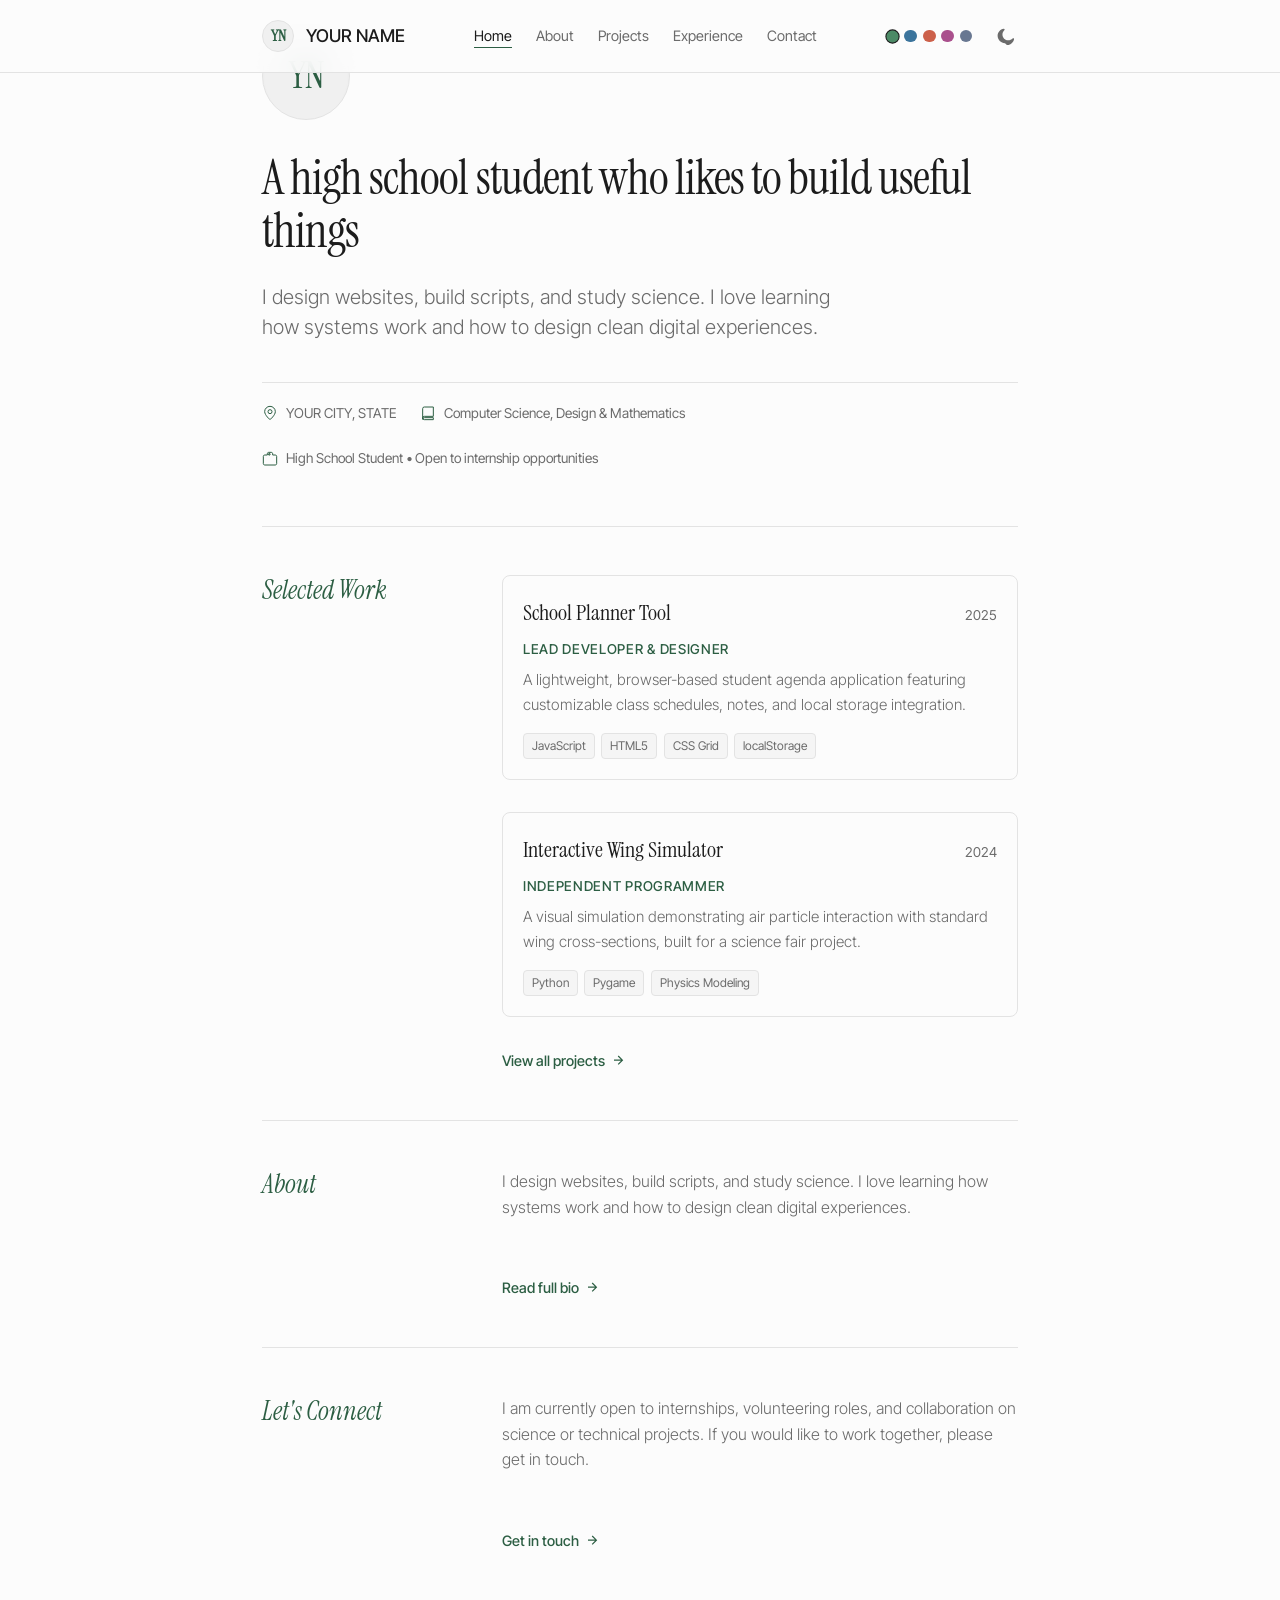
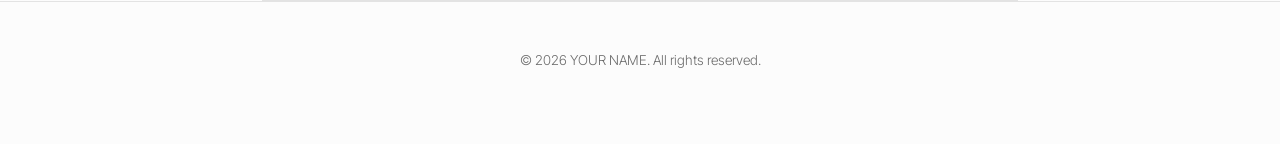
==== index.html @ 27e9fa88 "Add files via upload" ====
<!DOCTYPE html>
<html lang="en">
<head>
  <meta charset="UTF-8">
  <meta name="viewport" content="width=device-width, initial-scale=1.0">
  <title>Portfolio | Home</title>
  <meta name="description" content="Personal portfolio and project showcase. Built with a clean, editorial layout.">
  <link rel="stylesheet" href="style.css">
</head>
<body id="home-page">

  <!-- ==========================================
       NAVIGATION HEADER
       ========================================== -->
  <header>
    <div class="container nav-container">
      <a href="index.html" class="nav-brand" aria-label="Go to Homepage">
        <!-- Monogram Circle - Populates initials from script.js, or image if configured -->
        <div id="header-monogram-wrapper" class="brand-monogram" data-field="initials">YN</div>
        <span data-field="name">YOUR NAME</span>
      </a>
      
      <!-- Mobile Menu Button (Hamburger) -->
      <button class="mobile-menu-btn" id="mobile-menu-toggle" aria-label="Toggle navigation menu" aria-expanded="false">
        <svg fill="currentColor" viewBox="0 0 24 24">
          <path d="M3 18h18v-2H3v2zm0-5h18v-2H3v2zm0-7v2h18V6H3z"/>
        </svg>
      </button>
      
      <!-- Nav Links -->
      <nav>
        <ul class="nav-links">
          <li><a href="index.html" class="nav-link">Home</a></li>
          <li><a href="about.html" class="nav-link">About</a></li>
          <li><a href="projects.html" class="nav-link">Projects</a></li>
          <li><a href="experience.html" class="nav-link">Experience</a></li>
          <li><a href="contact.html" class="nav-link">Contact</a></li>
        </ul>
      </nav>
      
      <!-- Accent & Dark/Light Toggle Controls -->
      <div class="nav-controls">
        <div class="accent-swatches" aria-label="Choose accent color">
          <button class="swatch swatch-sage" data-accent="sage" aria-label="Sage Green"></button>
          <button class="swatch swatch-ocean" data-accent="ocean" aria-label="Ocean Blue"></button>
          <button class="swatch swatch-terracotta" data-accent="terracotta" aria-label="Terracotta Rust"></button>
          <button class="swatch swatch-plum" data-accent="plum" aria-label="Plum Purple"></button>
          <button class="swatch swatch-slate" data-accent="slate" aria-label="Slate Gray"></button>
        </div>
        
        <button class="theme-toggle" id="theme-toggle-btn" aria-label="Toggle light and dark mode">
          <!-- Sun Icon (shown in dark mode) -->
          <svg class="sun-icon" viewBox="0 0 24 24"><path d="M12 7c-2.76 0-5 2.24-5 5s2.24 5 5 5 5-2.24 5-5-2.24-5-5-5zM2 13h2c.55 0 1-.45 1-1s-.45-1-1-1H2c-.55 0-1 .45-1 1s.45 1 1 1zm18 0h2c.55 0 1-.45 1-1s-.45-1-1-1h-2c-.55 0-1 .45-1 1s.45 1 1 1zM11 2v2c0 .55.45 1 1 1s1-.45 1-1V2c0-.55-.45-1-1-1s-1 .45-1 1zm0 18v2c0 .55.45 1 1 1s1-.45 1-1v-2c0-.55-.45-1-1-1s-1 .45-1 1zM5.99 4.58c-.39-.39-1.03-.39-1.41 0s-.39 1.03 0 1.41l1.06 1.06c.39.39 1.03.39 1.41 0s.39-1.03 0-1.41L5.99 4.58zm12.37 12.37c-.39-.39-1.03-.39-1.41 0s-.39 1.03 0 1.41l1.06 1.06c.39.39 1.03.39 1.41 0s.39-1.03 0-1.41l-1.06-1.06zm1.06-10.96c.39-.39.39-1.03 0-1.41s-1.03-.39-1.41 0l-1.06 1.06c-.39.39-.39 1.03 0 1.41s1.03.39 1.41 0l1.06-1.06zM7.05 18.01c.39-.39.39-1.03 0-1.41s-1.03-.39-1.41 0l-1.06 1.06c-.39.39-.39 1.03 0 1.41s1.03.39 1.41 0l1.06-1.06z"/></svg>
          <!-- Moon Icon (shown in light mode) -->
          <svg class="moon-icon" viewBox="0 0 24 24"><path d="M12.3 22h-.1c-5.5 0-10-4.5-10-10 0-4.8 3.5-8.9 8.3-9.7.7-.1 1.3.4 1.3 1.1 0 .4-.2.8-.5 1-1.6 1.5-2.5 3.6-2.5 5.8 0 4.4 3.6 8 8 8 2.2 0 4.3-.9 5.8-2.5.3-.3.7-.5 1.1-.5.7 0 1.2.6 1.1 1.3-.9 4.8-5 8.3-9.7 8.3z"/></svg>
        </button>
      </div>
    </div>
  </header>

  <!-- ==========================================
       MAIN CONTENT CONTAINER
       ========================================== -->
  <main class="container">
    
    <!-- Hero / Title Section -->
    <section class="hero" aria-labelledby="hero-tagline">
      <!-- Monogram or Profile Photo Container -->
      <!-- EDIT THIS IN script.js -> portfolioData.avatarUrl / initials -->
      <div class="hero-avatar-wrapper" id="hero-avatar-container">
        <!-- Rendered dynamically -->
        <div class="hero-avatar-monogram" data-field="initials">YN</div>
      </div>
      
      <!-- Headline / Tagline -->
      <h1 class="headline" id="hero-tagline">YOUR TAGLINE</h1>
      
      <!-- Introduction description -->
      <p class="intro" id="hero-intro">YOUR SHORT ABOUT DESCRIPTION</p>
      
      <!-- Location, Focus areas, and Status -->
      <div class="hero-meta-row">
        <div class="meta-item">
          <!-- Pin Icon -->
          <svg viewBox="0 0 24 24"><path d="M12 2a8 8 0 00-8 8c0 5.25 8 12 8 12s8-6.75 8-12a8 8 0 00-8-8zm0 11a3 3 0 110-6 3 3 0 010 6z"/></svg>
          <span id="hero-location">YOUR CITY</span>
        </div>
        <div class="meta-item">
          <!-- Book Icon -->
          <svg viewBox="0 0 24 24"><path d="M4 19.5A2.5 2.5 0 016.5 17H20V3H6.5a2.5 2.5 0 00-2.5 2.5v14zM4 19.5A2.5 2.5 0 006.5 22H20v-3H6.5a2.5 2.5 0 00-2.5 2.5z"/></svg>
          <span id="hero-focus">YOUR FOCUS AREAS</span>
        </div>
        <div class="meta-item">
          <!-- Briefcase/Status Icon -->
          <svg viewBox="0 0 24 24"><path d="M20 6h-4V4c0-1.11-.89-2-2-2h-4c-1.11 0-2 .89-2 2v2H4c-1.11 0-1.99.89-1.99 2L2 19c0 1.11.89 2 2 2h16c1.11 0 2-.89 2-2V8c0-1.11-.89-2-2-2zm-8 0h-2V4h2v2z"/></svg>
          <span id="hero-status">YOUR CURRENT STATUS</span>
        </div>
      </div>
    </section>

    <!-- Label-on-left Row: Selected Work -->
    <section class="section-row" aria-labelledby="featured-title">
      <div class="row-label">
        <h2 id="featured-title">Selected Work</h2>
      </div>
      <div class="row-content">
        <!-- Featured Projects container populated from script.js -->
        <div class="project-list" id="featured-projects-container">
          <!-- Rendered dynamically -->
        </div>
        
        <a href="projects.html" class="text-link-btn">
          View all projects 
          <svg viewBox="0 0 24 24"><path d="M5 12h14M12 5l7 7-7 7"/></svg>
        </a>
      </div>
    </section>

    <!-- Label-on-left Row: About Preview -->
    <section class="section-row" aria-labelledby="about-preview-title">
      <div class="row-label">
        <h2 id="about-preview-title">About</h2>
      </div>
      <div class="row-content">
        <p id="about-preview-text">YOUR SHORT ABOUT DESCRIPTION</p>
        
        <a href="about.html" class="text-link-btn">
          Read full bio 
          <svg viewBox="0 0 24 24"><path d="M5 12h14M12 5l7 7-7 7"/></svg>
        </a>
      </div>
    </section>

    <!-- Label-on-left Row: Contact Call-To-Action -->
    <section class="section-row" aria-labelledby="contact-cta-title">
      <div class="row-label">
        <h2 id="contact-cta-title">Let's Connect</h2>
      </div>
      <div class="row-content">
        <p>I am currently open to internships, volunteering roles, and collaboration on science or technical projects. If you would like to work together, please get in touch.</p>
        
        <a href="contact.html" class="text-link-btn">
          Get in touch 
          <svg viewBox="0 0 24 24"><path d="M5 12h14M12 5l7 7-7 7"/></svg>
        </a>
      </div>
    </section>

  </main>

  <!-- ==========================================
       FOOTER
       ========================================== -->
  <footer>
    <div class="container">
      <p>&copy; <span id="footer-year">2026</span> <span data-field="name">YOUR NAME</span>. All rights reserved.</p>
    </div>
  </footer>

  <!-- Link script.js after page elements -->
  <script src="script.js"></script>
</body>
</html>
---- style.css ----
/* ==========================================================================
   DESIGN SYSTEM & CUSTOM STYLING (style.css)
   ========================================================================== */

/* --- Google Fonts Import --- */
@import url('https://fonts.googleapis.com/css2?family=Instrument+Serif:ital@0;1&family=Inter+Tight:ital,wght@0,100..900;1,100..900&display=swap');

:root {
  /* Fonts */
  --font-serif: 'Instrument Serif', Georgia, serif;
  --font-sans: 'Inter Tight', system-ui, -apple-system, sans-serif;

  /* Accent Color Palettes (Contrast-vetted for Light and Dark Modes) */
  --sage-light: #2c5e43;
  --sage-dark: #7cbfa4;
  --ocean-light: #1f4e70;
  --ocean-dark: #75a7cc;
  --terracotta-light: #a34735;
  --terracotta-dark: #eb8c7a;
  --plum-light: #7a3562;
  --plum-dark: #d687bb;
  --slate-light: #434c5e;
  --slate-dark: #a4b0c7;

  /* Light Theme Variables (Default) */
  --bg-color: #fcfcfc;
  --bg-surface: #f5f5f5;
  --text-color: #1c1c1c;
  --text-muted: #6b6b6b;
  --border-color: #e3e3e3;
  --focus-ring: rgba(0, 0, 0, 0.1);
  --monogram-bg: #f0f0f0;
  
  /* Active Accent Variable - Default to Sage */
  --accent-color: var(--sage-light);
  --accent-bg-glow: rgba(44, 94, 67, 0.05);
}

/* Dark Theme Overrides */
[data-theme="dark"] {
  --bg-color: #101010;
  --bg-surface: #171717;
  --text-color: #f2f2f2;
  --text-muted: #9c9c9c;
  --border-color: #262626;
  --focus-ring: rgba(255, 255, 255, 0.1);
  --monogram-bg: #1c1c1c;

  /* Active Accent Variable - Default to Sage */
  --accent-color: var(--sage-dark);
  --accent-bg-glow: rgba(124, 191, 164, 0.07);
}

/* --- Accent Color Selection Overrides --- */
/* Light Mode Accent Assignments */
[data-accent="sage"] { --accent-color: var(--sage-light); --accent-bg-glow: rgba(44, 94, 67, 0.05); }
[data-accent="ocean"] { --accent-color: var(--ocean-light); --accent-bg-glow: rgba(31, 78, 112, 0.05); }
[data-accent="terracotta"] { --accent-color: var(--terracotta-light); --accent-bg-glow: rgba(163, 71, 53, 0.05); }
[data-accent="plum"] { --accent-color: var(--plum-light); --accent-bg-glow: rgba(122, 53, 98, 0.05); }
[data-accent="slate"] { --accent-color: var(--slate-light); --accent-bg-glow: rgba(67, 76, 94, 0.05); }

/* Dark Mode Accent Assignments */
[data-theme="dark"][data-accent="sage"] { --accent-color: var(--sage-dark); --accent-bg-glow: rgba(124, 191, 164, 0.07); }
[data-theme="dark"][data-accent="ocean"] { --accent-color: var(--ocean-dark); --accent-bg-glow: rgba(117, 167, 204, 0.07); }
[data-theme="dark"][data-accent="terracotta"] { --accent-color: var(--terracotta-dark); --accent-bg-glow: rgba(235, 140, 122, 0.07); }
[data-theme="dark"][data-accent="plum"] { --accent-color: var(--plum-dark); --accent-bg-glow: rgba(214, 135, 187, 0.07); }
[data-theme="dark"][data-accent="slate"] { --accent-color: var(--slate-dark); --accent-bg-glow: rgba(164, 176, 199, 0.07); }

/* --- Base & Reset --- */
* {
  box-sizing: border-box;
  margin: 0;
  padding: 0;
}

html {
  scroll-behavior: smooth;
  background-color: var(--bg-color);
  color: var(--text-color);
  font-family: var(--font-sans);
  font-size: 16px;
  line-height: 1.6;
  transition: background-color 0.4s ease, color 0.4s ease, border-color 0.4s ease;
}

body {
  min-height: 100vh;
  display: flex;
  flex-direction: column;
  overflow-x: hidden;
}

/* Typography Elements */
h1, h2, h3, h4 {
  font-family: var(--font-serif);
  font-weight: 400;
  line-height: 1.15;
  color: var(--text-color);
}

p {
  color: var(--text-muted);
  font-weight: 300;
  margin-bottom: 1.5rem;
}

a {
  color: var(--accent-color);
  text-decoration: none;
  transition: opacity 0.2s ease, border-color 0.2s ease, color 0.2s ease;
}

a:hover {
  opacity: 0.8;
}

/* --- Layout Containers --- */
.container {
  width: 100%;
  max-width: 820px; /* Comfortably displays 760px paddinged content */
  margin: 0 auto;
  padding: 0 2rem;
}

main {
  flex: 1;
  padding-top: 6.5rem; /* Large offset for sticky header */
  padding-bottom: 5rem;
}

/* --- Structural Label-on-Left, Content-on-Right Sections --- */
.section-row {
  display: grid;
  grid-template-columns: 200px 1fr;
  gap: 2.5rem;
  padding: 3rem 0;
  border-top: 1px solid var(--border-color);
}

.section-row:last-of-type {
  border-bottom: 1px solid var(--border-color);
}

.row-label {
  position: sticky;
  top: 7rem;
  align-self: start;
}

.row-label h2 {
  font-size: 1.65rem;
  font-style: italic;
  color: var(--accent-color);
}

.row-content {
  display: flex;
  flex-direction: column;
  gap: 1.5rem;
}

/* --- Clean Navigation Bar --- */
header {
  position: fixed;
  top: 0;
  left: 0;
  width: 100%;
  background-color: rgba(252, 252, 252, 0.85);
  backdrop-filter: blur(10px);
  -webkit-backdrop-filter: blur(10px);
  border-bottom: 1px solid var(--border-color);
  z-index: 1000;
  transition: background-color 0.4s ease, border-color 0.4s ease;
}

[data-theme="dark"] header {
  background-color: rgba(16, 16, 16, 0.85);
}

.nav-container {
  height: 4.5rem;
  display: flex;
  align-items: center;
  justify-content: space-between;
}

.nav-brand {
  display: flex;
  align-items: center;
  gap: 0.75rem;
  font-weight: 500;
  font-size: 1.1rem;
  color: var(--text-color);
}

.nav-brand:hover {
  opacity: 1;
}

.brand-monogram {
  width: 2rem;
  height: 2rem;
  border-radius: 50%;
  background-color: var(--monogram-bg);
  border: 1px solid var(--border-color);
  display: flex;
  align-items: center;
  justify-content: center;
  font-family: var(--font-serif);
  font-size: 0.95rem;
  color: var(--accent-color);
  font-weight: 600;
  letter-spacing: -0.5px;
}

.nav-links {
  display: flex;
  gap: 1.5rem;
  list-style: none;
}

.nav-link {
  color: var(--text-muted);
  font-size: 0.9rem;
  font-weight: 400;
  position: relative;
  padding: 0.25rem 0;
}

.nav-link:hover,
.nav-link.active {
  color: var(--text-color);
  opacity: 1;
}

.nav-link.active::after {
  content: '';
  position: absolute;
  bottom: 0;
  left: 0;
  width: 100%;
  height: 1px;
  background-color: var(--accent-color);
}

/* Controls - Swatches & Theme Toggle */
.nav-controls {
  display: flex;
  align-items: center;
  gap: 1.25rem;
}

.accent-swatches {
  display: flex;
  gap: 0.35rem;
  align-items: center;
}

.swatch {
  width: 0.8rem;
  height: 0.8rem;
  border-radius: 50%;
  border: 1px solid transparent;
  cursor: pointer;
  padding: 0;
  transition: transform 0.2s ease, border-color 0.2s ease;
}

.swatch:hover {
  transform: scale(1.2);
}

.swatch.active {
  border-color: var(--text-color);
  transform: scale(1.1);
}

.swatch-sage { background-color: #4c8a66; }
.swatch-ocean { background-color: #3b749c; }
.swatch-terracotta { background-color: #cc604a; }
.swatch-plum { background-color: #aa508d; }
.swatch-slate { background-color: #687791; }

.theme-toggle {
  background: none;
  border: none;
  cursor: pointer;
  color: var(--text-muted);
  display: flex;
  align-items: center;
  justify-content: center;
  padding: 0.25rem;
  border-radius: 4px;
  transition: color 0.2s, background-color 0.2s;
}

.theme-toggle:hover {
  color: var(--text-color);
  background-color: var(--bg-surface);
}

.theme-toggle svg {
  width: 1.1rem;
  height: 1.1rem;
  fill: currentColor;
}

.theme-toggle .sun-icon { display: none; }
.theme-toggle .moon-icon { display: block; }

[data-theme="dark"] .theme-toggle .sun-icon { display: block; }
[data-theme="dark"] .theme-toggle .moon-icon { display: none; }

/* Mobile Menu Buttons */
.mobile-menu-btn {
  display: none;
  background: none;
  border: none;
  color: var(--text-color);
  cursor: pointer;
  padding: 0.25rem;
}

.mobile-menu-btn svg {
  width: 1.5rem;
  height: 1.5rem;
}

/* --- Hero Section --- */
.hero {
  padding: 2rem 0 3.5rem 0;
  display: flex;
  flex-direction: column;
  gap: 1.5rem;
}

.hero-avatar-wrapper {
  margin-bottom: 0.5rem;
}

.hero-avatar-image {
  width: 5.5rem;
  height: 5.5rem;
  border-radius: 50%;
  object-fit: cover;
  border: 1px solid var(--border-color);
}

.hero-avatar-monogram {
  width: 5.5rem;
  height: 5.5rem;
  border-radius: 50%;
  background-color: var(--monogram-bg);
  border: 1px solid var(--border-color);
  display: flex;
  align-items: center;
  justify-content: center;
  font-family: var(--font-serif);
  font-size: 2.25rem;
  color: var(--accent-color);
  font-weight: 500;
  box-shadow: inset 0 2px 4px rgba(0, 0, 0, 0.02);
}

.hero h1.headline {
  font-size: clamp(2rem, 5.5vw, 3rem);
  line-height: 1.1;
  letter-spacing: -0.02em;
}

.hero p.intro {
  font-size: clamp(1.1rem, 2.5vw, 1.25rem);
  line-height: 1.5;
  max-width: 600px;
  margin-bottom: 0.5rem;
}

.hero-meta-row {
  display: flex;
  flex-wrap: wrap;
  gap: 1.5rem;
  font-size: 0.85rem;
  color: var(--text-muted);
  border-top: 1px solid var(--border-color);
  padding-top: 1.25rem;
  margin-top: 0.5rem;
}

.meta-item {
  display: flex;
  align-items: center;
  gap: 0.5rem;
}

.meta-item svg {
  width: 1rem;
  height: 1rem;
  fill: none;
  stroke: var(--accent-color);
  stroke-width: 1.5;
}

/* --- Project List / Item Styling --- */
.project-list {
  display: flex;
  flex-direction: column;
  gap: 2rem;
}

.project-item {
  display: flex;
  flex-direction: column;
  gap: 0.5rem;
  padding: 1.25rem;
  background-color: transparent;
  border: 1px solid var(--border-color);
  border-radius: 8px;
  transition: transform 0.2s ease, border-color 0.2s ease, background-color 0.2s ease;
}

.project-item:hover {
  border-color: var(--accent-color);
  background-color: var(--accent-bg-glow);
  transform: translateY(-2px);
}

.project-header {
  display: flex;
  align-items: baseline;
  justify-content: space-between;
  gap: 1rem;
}

.project-title-link {
  font-family: var(--font-serif);
  font-size: 1.35rem;
  color: var(--text-color);
  font-weight: 400;
  display: inline-flex;
  align-items: center;
  gap: 0.35rem;
}

.project-title-link svg {
  width: 0.9rem;
  height: 0.9rem;
  opacity: 0;
  transform: translate(-3px, 3px);
  transition: opacity 0.2s ease, transform 0.2s ease;
  stroke: var(--accent-color);
  stroke-width: 2;
  fill: none;
}

.project-item:hover .project-title-link svg {
  opacity: 1;
  transform: translate(0, 0);
}

.project-year {
  font-size: 0.85rem;
  color: var(--text-muted);
}

.project-role {
  font-size: 0.85rem;
  color: var(--accent-color);
  font-weight: 500;
  text-transform: uppercase;
  letter-spacing: 0.05em;
}

.project-desc {
  font-size: 0.95rem;
  margin-bottom: 0.5rem;
}

.project-tags {
  display: flex;
  flex-wrap: wrap;
  gap: 0.4rem;
}

/* Pills & Tags */
.tag {
  font-size: 0.75rem;
  color: var(--text-muted);
  background-color: var(--bg-surface);
  border: 1px solid var(--border-color);
  padding: 0.15rem 0.5rem;
  border-radius: 4px;
}

/* Clean Button / Text Links */
.text-link-btn {
  display: inline-flex;
  align-items: center;
  gap: 0.4rem;
  color: var(--accent-color);
  font-weight: 500;
  font-size: 0.9rem;
  align-self: flex-start;
  margin-top: 0.5rem;
}

.text-link-btn svg {
  width: 0.9rem;
  height: 0.9rem;
  fill: none;
  stroke: currentColor;
  stroke-width: 2;
  transition: transform 0.2s ease;
}

.text-link-btn:hover svg {
  transform: translateX(3px);
}

/* --- Timeline / Experience Layout --- */
.timeline {
  position: relative;
  display: flex;
  flex-direction: column;
  gap: 2.25rem;
}

.timeline-item {
  position: relative;
  padding-left: 1.5rem;
  border-left: 1px solid var(--border-color);
}

.timeline-item::before {
  content: '';
  position: absolute;
  left: -4px;
  top: 0.45rem;
  width: 7px;
  height: 7px;
  border-radius: 50%;
  background-color: var(--border-color);
  border: 1px solid var(--bg-color);
  transition: background-color 0.2s ease;
}

.timeline-item:hover::before {
  background-color: var(--accent-color);
}

.timeline-header {
  display: flex;
  flex-wrap: wrap;
  align-items: baseline;
  justify-content: space-between;
  gap: 0.5rem;
  margin-bottom: 0.35rem;
}

.timeline-org {
  font-family: var(--font-serif);
  font-size: 1.35rem;
  font-weight: 400;
  color: var(--text-color);
}

.timeline-dates {
  font-size: 0.85rem;
  color: var(--text-muted);
}

.timeline-role {
  font-size: 0.85rem;
  color: var(--accent-color);
  font-weight: 500;
  margin-bottom: 0.75rem;
}

.timeline-desc {
  font-size: 0.95rem;
  margin-bottom: 0;
}

/* --- About & Skills Specific Styles --- */
.skills-grid {
  display: flex;
  flex-wrap: wrap;
  gap: 0.6rem;
}

.skill-pill {
  font-size: 0.85rem;
  color: var(--text-color);
  background-color: var(--bg-surface);
  border: 1px solid var(--border-color);
  padding: 0.3rem 0.8rem;
  border-radius: 6px;
  font-weight: 400;
}

.education-item,
.interest-item {
  margin-bottom: 1.5rem;
}

.education-item:last-child,
.interest-item:last-child {
  margin-bottom: 0;
}

.education-school {
  font-family: var(--font-serif);
  font-size: 1.25rem;
  color: var(--text-color);
}

.education-degree {
  font-size: 0.9rem;
  color: var(--accent-color);
  font-weight: 500;
  margin-bottom: 0.25rem;
}

.education-meta {
  font-size: 0.85rem;
  color: var(--text-muted);
}

.interest-name {
  font-weight: 500;
  color: var(--text-color);
  font-size: 0.95rem;
}

.interest-desc {
  font-size: 0.85rem;
  color: var(--text-muted);
}

/* --- Contact & Socials Styles --- */
.contact-container {
  display: flex;
  flex-direction: column;
  gap: 2rem;
}

.contact-intro-text {
  font-size: 1.1rem;
  line-height: 1.6;
}

.contact-links {
  display: grid;
  grid-template-columns: repeat(auto-fill, minmax(220px, 1fr));
  gap: 1rem;
}

.contact-card {
  display: flex;
  align-items: center;
  gap: 1rem;
  padding: 1.25rem;
  background-color: var(--bg-surface);
  border: 1px solid var(--border-color);
  border-radius: 8px;
  transition: transform 0.2s ease, border-color 0.2s ease, background-color 0.2s ease;
}

.contact-card:hover {
  transform: translateY(-2px);
  border-color: var(--accent-color);
  background-color: var(--accent-bg-glow);
}

.contact-icon {
  width: 2.25rem;
  height: 2.25rem;
  border-radius: 50%;
  background-color: var(--monogram-bg);
  display: flex;
  align-items: center;
  justify-content: center;
  color: var(--accent-color);
  border: 1px solid var(--border-color);
}

.contact-icon svg {
  width: 1.1rem;
  height: 1.1rem;
  fill: currentColor;
}

.contact-info {
  display: flex;
  flex-direction: column;
}

.contact-label {
  font-size: 0.75rem;
  color: var(--text-muted);
  text-transform: uppercase;
  letter-spacing: 0.05em;
  font-weight: 500;
}

.contact-value {
  font-size: 0.95rem;
  font-weight: 500;
  color: var(--text-color);
  word-break: break-all;
}

/* --- Footer --- */
footer {
  border-top: 1px solid var(--border-color);
  padding: 3rem 0;
  text-align: center;
  font-size: 0.85rem;
  color: var(--text-muted);
  margin-top: auto;
}

/* --- Responsive Media Queries --- */

/* Tablet & Mobile Screens: Collapse Grid Columns */
@media (max-width: 768px) {
  main {
    padding-top: 5.5rem;
  }

  .section-row {
    grid-template-columns: 1fr;
    gap: 1rem;
    padding: 2.25rem 0;
  }

  .row-label {
    position: static;
  }

  .row-label h2 {
    font-size: 1.4rem;
  }

  .hero h1.headline {
    font-size: 2.25rem;
  }

  .hero-meta-row {
    gap: 1rem;
  }

  /* Sticky top position isn't needed when stacked */
  .row-label {
    margin-bottom: 0.5rem;
  }
}

/* Mobile Specific Header Styling */
@media (max-width: 640px) {
  .nav-links {
    display: none; /* Hidden by default on mobile, toggled via JS class */
    position: fixed;
    top: 4.5rem;
    left: 0;
    width: 100%;
    height: calc(100vh - 4.5rem);
    background-color: var(--bg-color);
    flex-direction: column;
    padding: 3rem 2rem;
    gap: 2rem;
    border-top: 1px solid var(--border-color);
    z-index: 999;
  }

  .nav-links.mobile-active {
    display: flex;
  }

  .nav-link {
    font-size: 1.25rem;
  }

  .nav-link.active::after {
    bottom: -5px;
    height: 2px;
  }

  .mobile-menu-btn {
    display: block;
  }

  .accent-swatches {
    margin-right: 0.5rem;
  }

  .project-header,
  .timeline-header {
    flex-direction: column;
    align-items: flex-start;
    gap: 0.15rem;
  }

  .project-year,
  .timeline-dates {
    margin-top: 0.15rem;
  }
}

/* Accessibility Focus States */
a:focus-visible,
button:focus-visible,
.swatch:focus-visible {
  outline: 2px solid var(--accent-color);
  outline-offset: 4px;
  border-radius: 4px;
}
.swatch:focus-visible {
  border-radius: 50%;
}
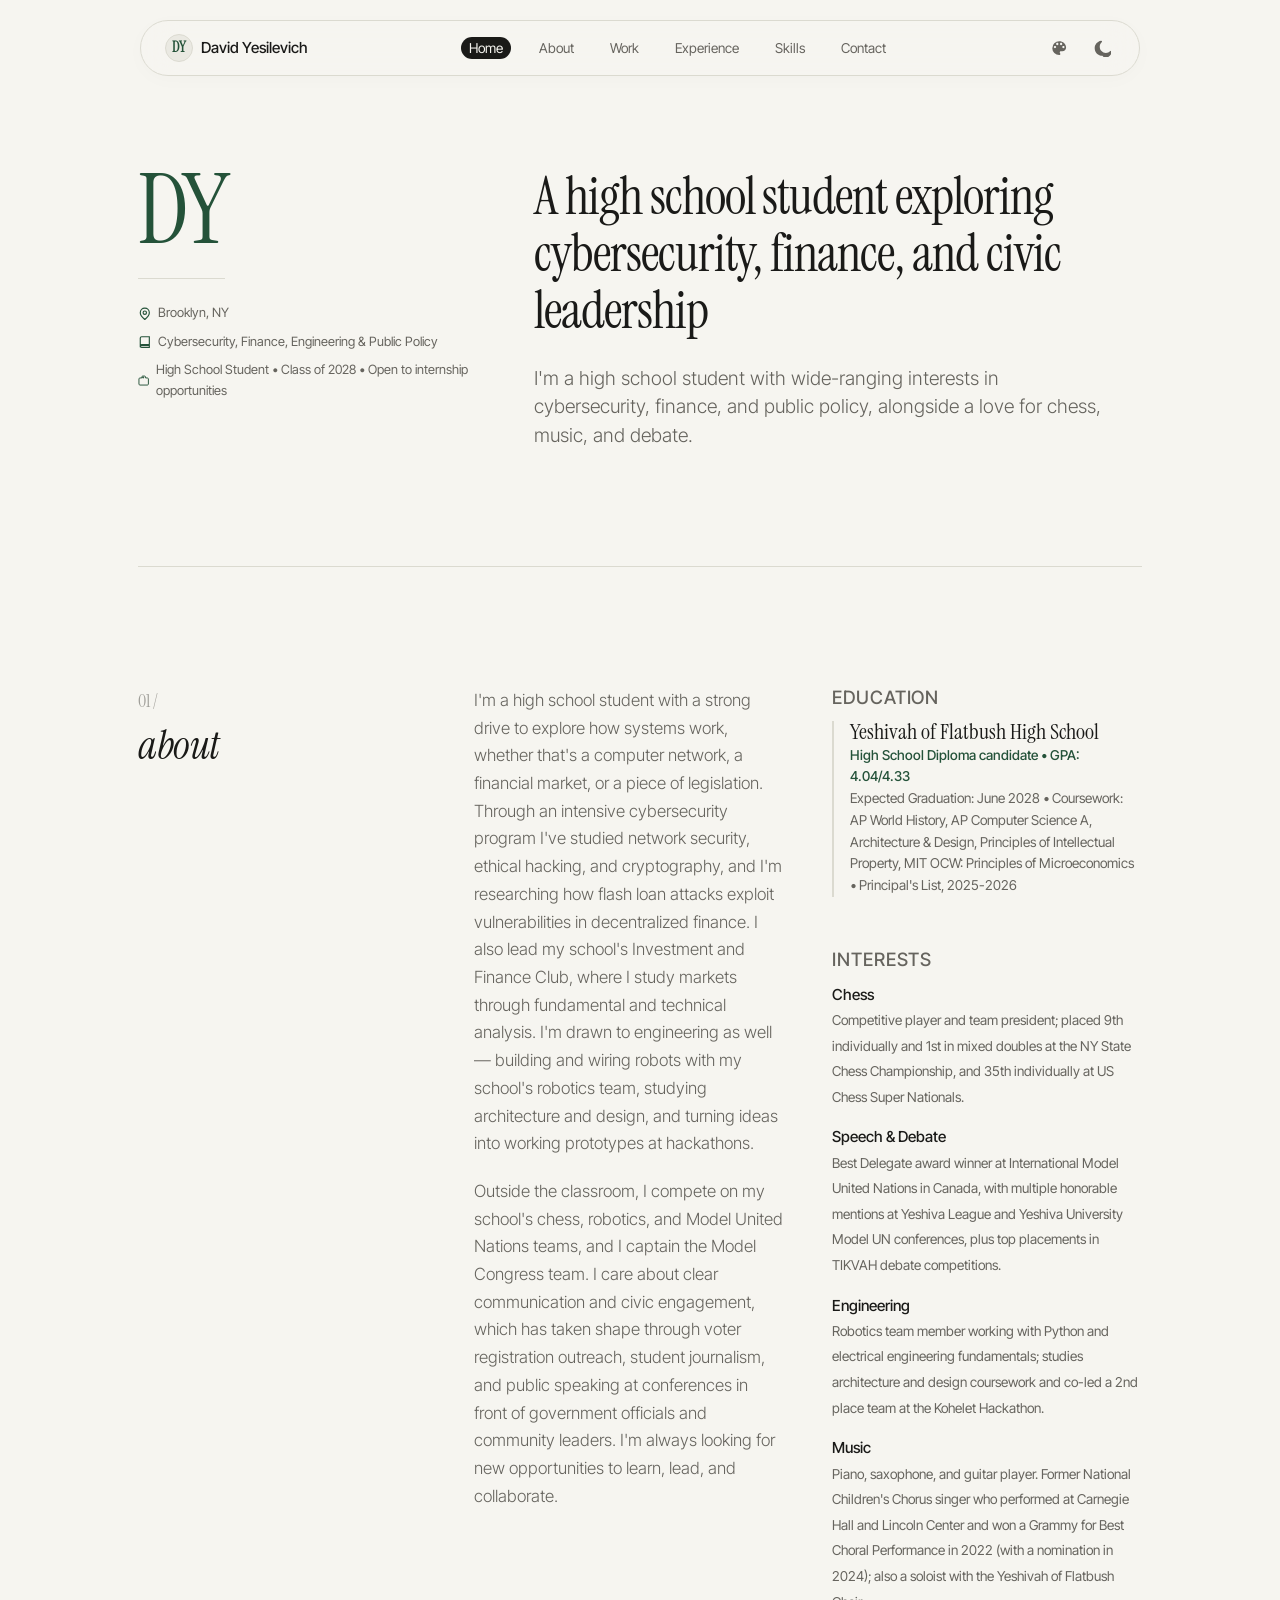
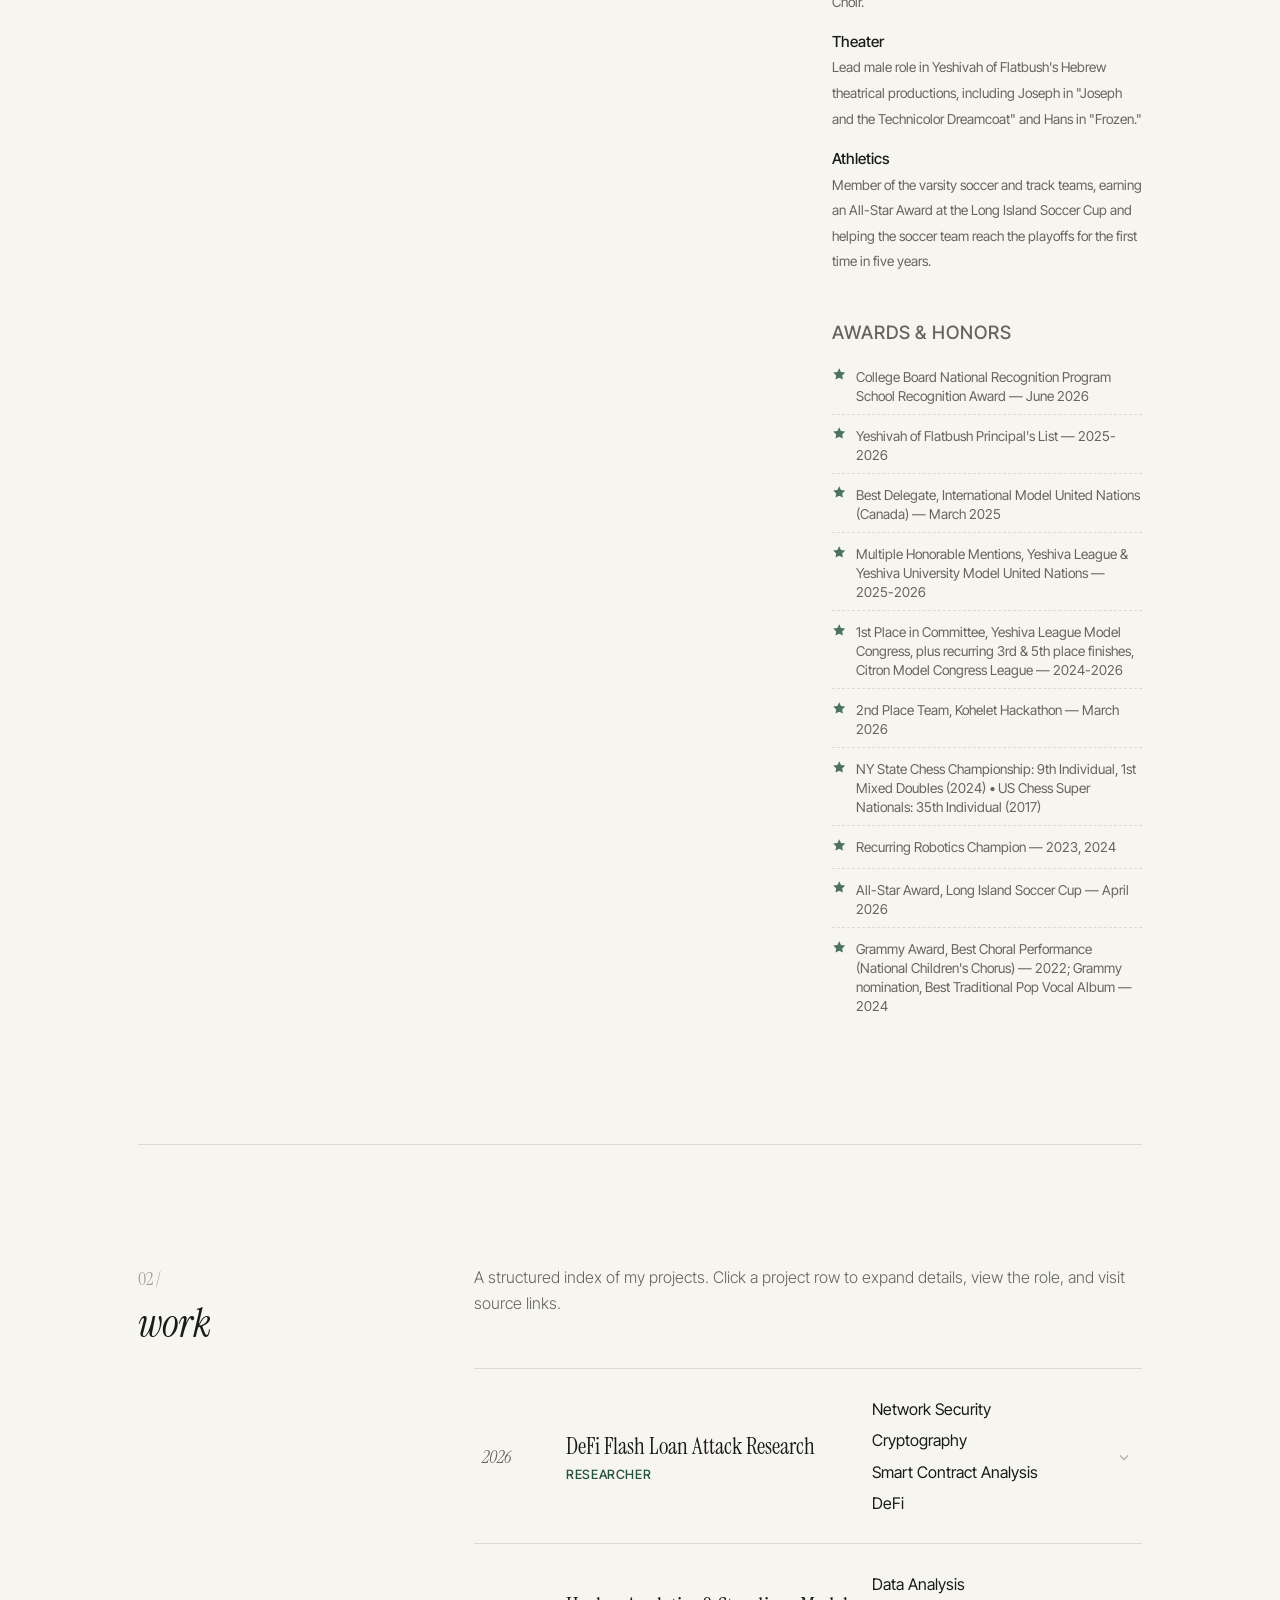
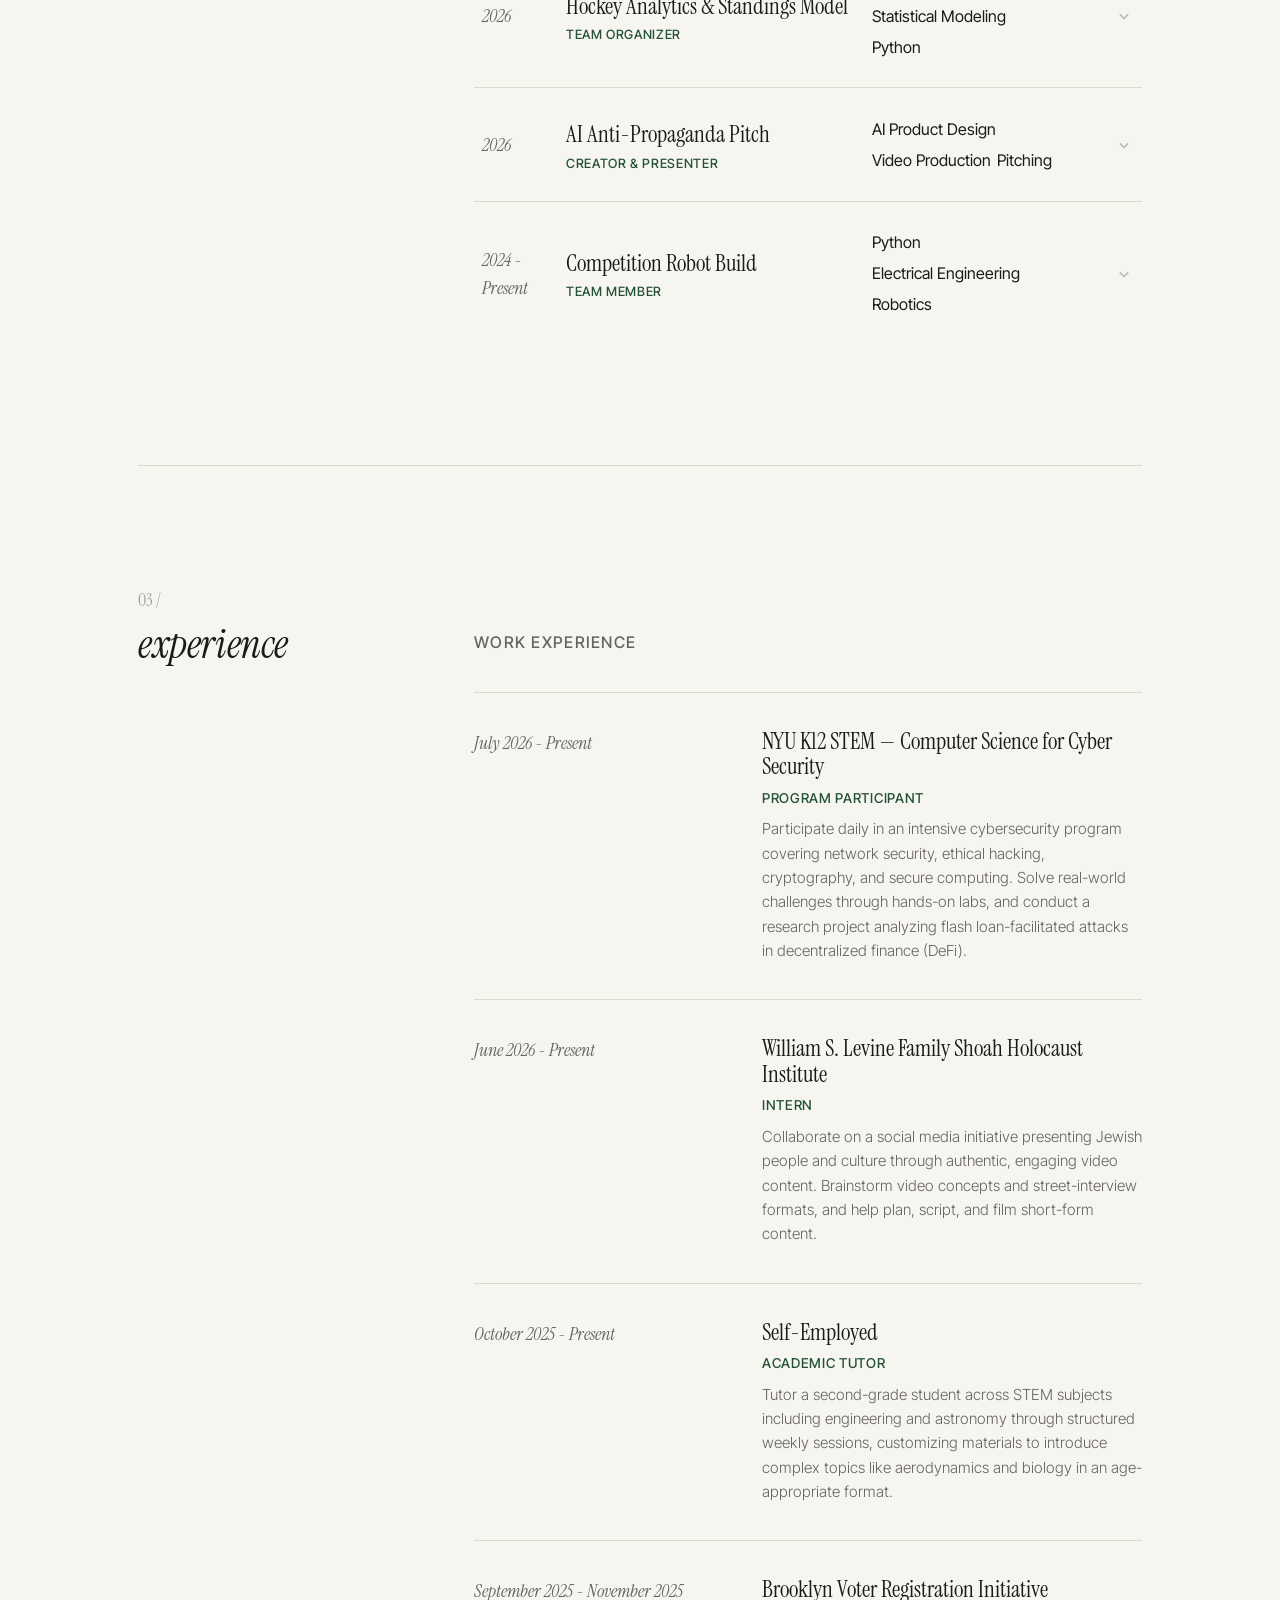
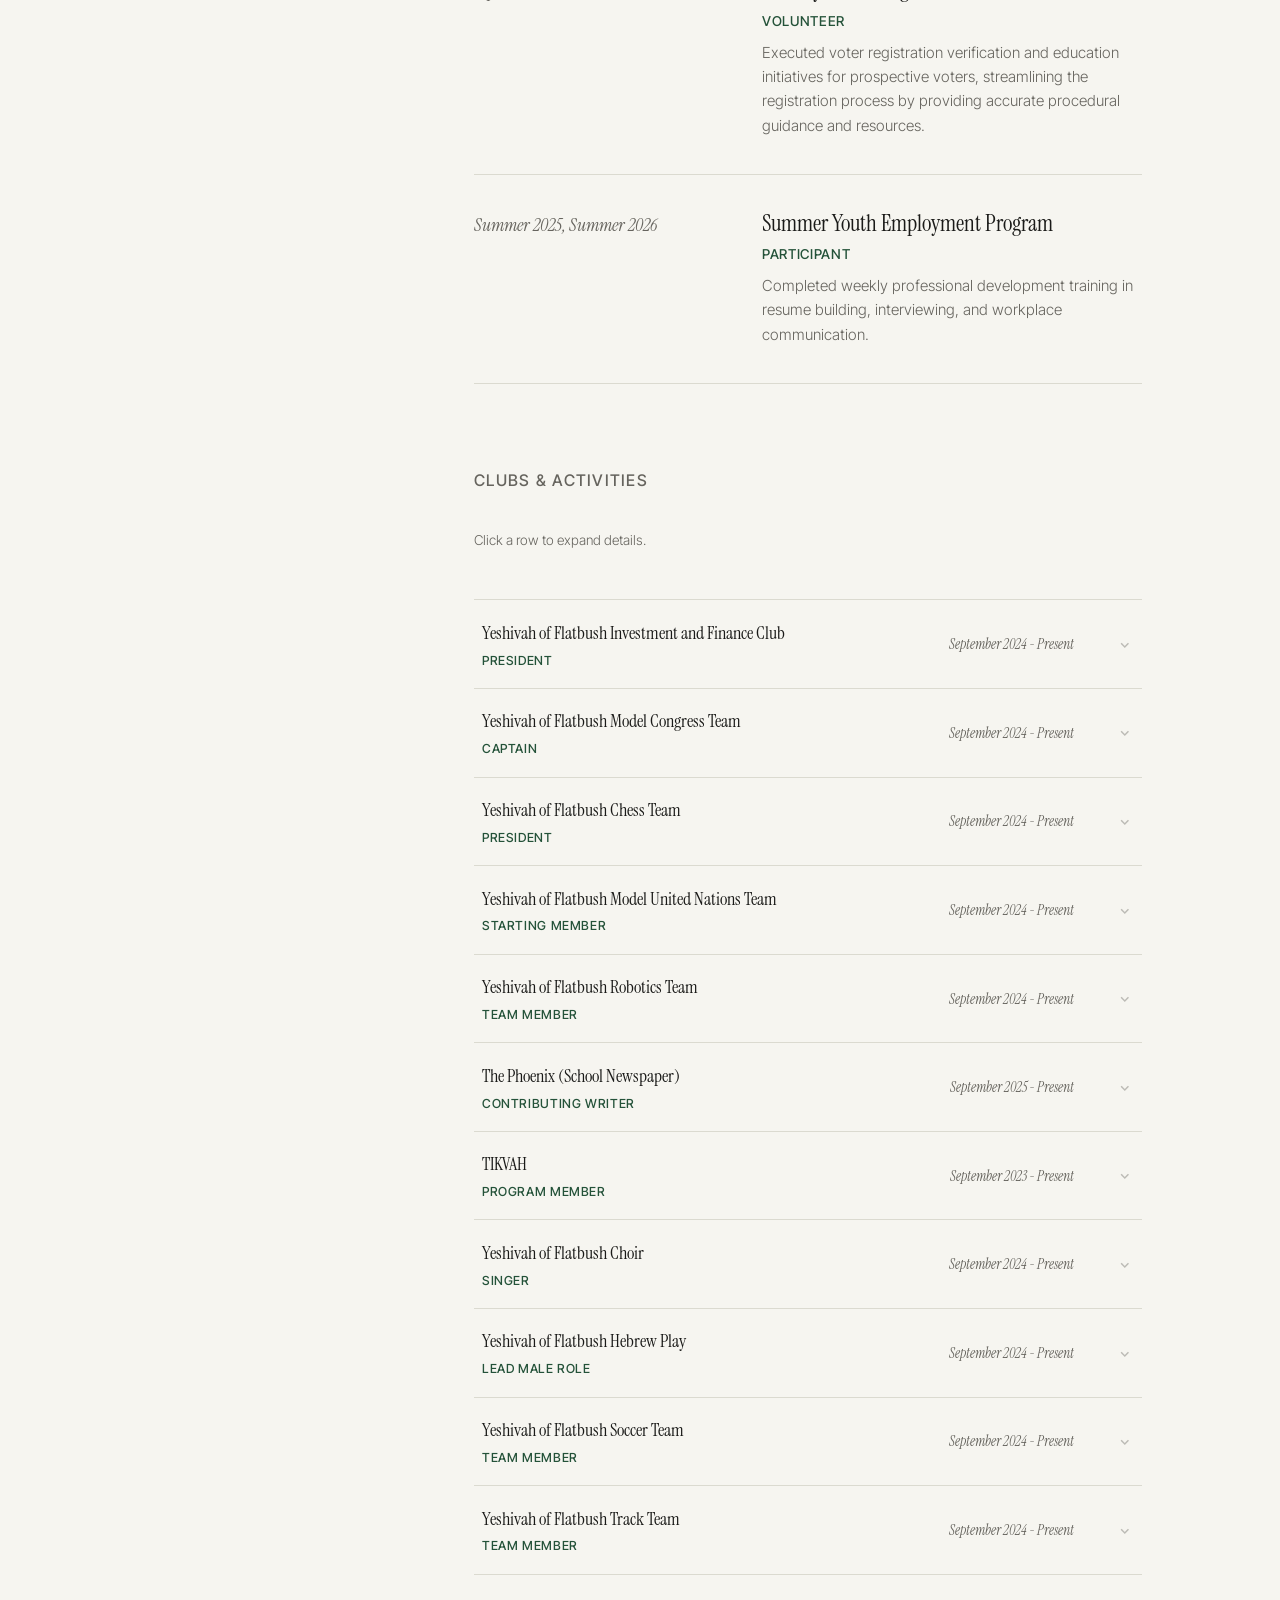
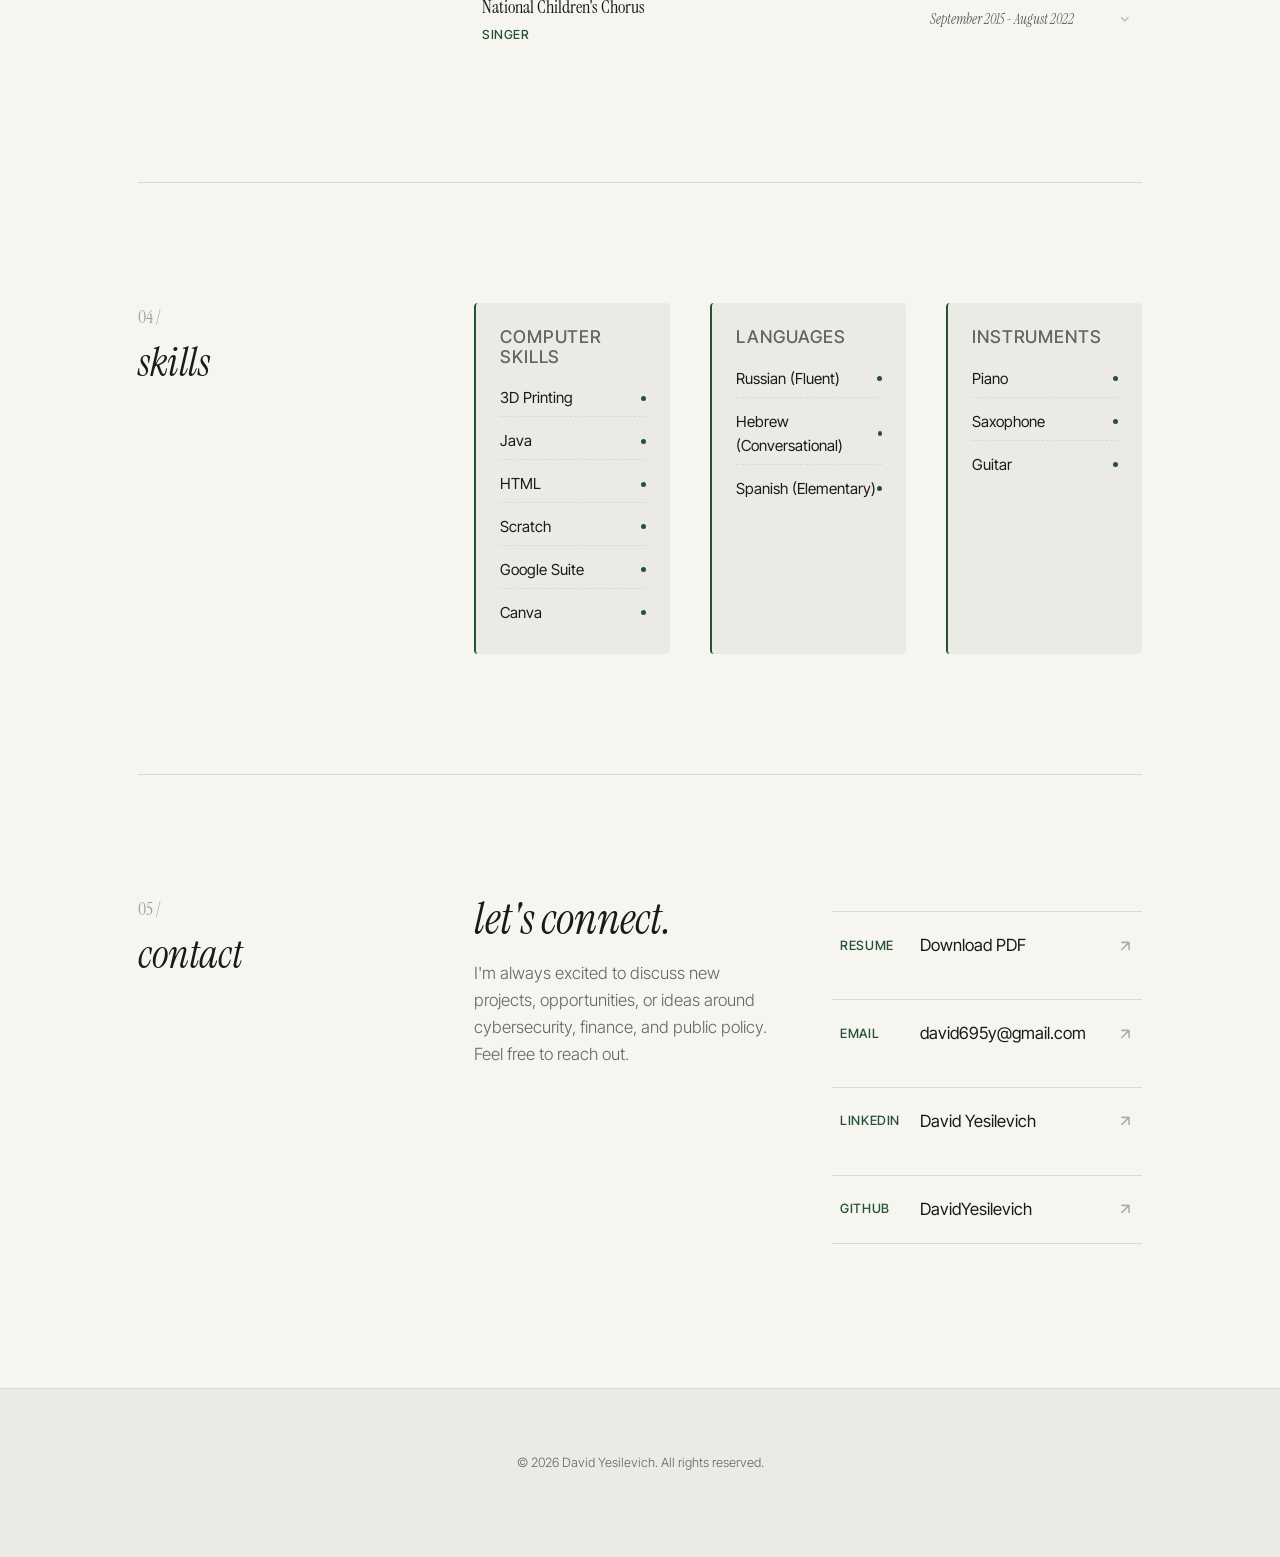
==== commit 772a614d: "Add files via upload" ====
--- a/index.html
+++ b/index.html
@@ -4,18 +4,23 @@
   <meta charset="UTF-8">
   <meta name="viewport" content="width=device-width, initial-scale=1.0">
   <title>Portfolio | Home</title>
-  <meta name="description" content="Personal portfolio and project showcase. Built with a clean, editorial layout.">
+  <meta name="description" content="Personal portfolio and project showcase. Built with a premium, asymmetric editorial layout.">
   <link rel="stylesheet" href="style.css">
 </head>
 <body id="home-page">
 
   <!-- ==========================================
+       SCROLL PROGRESS BAR
+       ========================================== -->
+  <div id="scroll-progress"></div>
+
+  <!-- ==========================================
        NAVIGATION HEADER
        ========================================== -->
-  <header>
-    <div class="container nav-container">
-      <a href="index.html" class="nav-brand" aria-label="Go to Homepage">
-        <!-- Monogram Circle - Populates initials from script.js, or image if configured -->
+  <header class="site-header">
+    <div class="nav-container">
+      <a href="#home" class="nav-brand" aria-label="Scroll to Top">
+        <!-- Small monogram circle: populates initials, or photo if configured -->
         <div id="header-monogram-wrapper" class="brand-monogram" data-field="initials">YN</div>
         <span data-field="name">YOUR NAME</span>
       </a>
@@ -27,27 +32,38 @@
         </svg>
       </button>
       
-      <!-- Nav Links -->
+      <!-- Anchor Navigation Links -->
       <nav>
         <ul class="nav-links">
-          <li><a href="index.html" class="nav-link">Home</a></li>
-          <li><a href="about.html" class="nav-link">About</a></li>
-          <li><a href="projects.html" class="nav-link">Projects</a></li>
-          <li><a href="experience.html" class="nav-link">Experience</a></li>
-          <li><a href="contact.html" class="nav-link">Contact</a></li>
+          <li><a href="#home" class="nav-link">Home</a></li>
+          <li><a href="#about" class="nav-link">About</a></li>
+          <li><a href="#work" class="nav-link">Work</a></li>
+          <li><a href="#experience" class="nav-link">Experience</a></li>
+          <li><a href="#skills" class="nav-link">Skills</a></li>
+          <li><a href="#contact" class="nav-link">Contact</a></li>
         </ul>
       </nav>
       
-      <!-- Accent & Dark/Light Toggle Controls -->
+      <!-- Control elements: Color Palette and Dark/Light Mode -->
       <div class="nav-controls">
-        <div class="accent-swatches" aria-label="Choose accent color">
-          <button class="swatch swatch-sage" data-accent="sage" aria-label="Sage Green"></button>
-          <button class="swatch swatch-ocean" data-accent="ocean" aria-label="Ocean Blue"></button>
-          <button class="swatch swatch-terracotta" data-accent="terracotta" aria-label="Terracotta Rust"></button>
-          <button class="swatch swatch-plum" data-accent="plum" aria-label="Plum Purple"></button>
-          <button class="swatch swatch-slate" data-accent="slate" aria-label="Slate Gray"></button>
+        <!-- Dynamic Color Palette Picker -->
+        <div class="color-picker-wrapper">
+          <button class="palette-btn" id="palette-dropdown-btn" aria-label="Choose accent color" aria-haspopup="true" aria-expanded="false">
+            <!-- Palette Icon -->
+            <svg viewBox="0 0 24 24"><path d="M12 3a9 9 0 0 0 0 18c.83 0 1.5-.67 1.5-1.5 0-.39-.15-.74-.39-1.01-.23-.26-.38-.61-.38-.99 0-.83.67-1.5 1.5-1.5H16c2.76 0 5-2.24 5-5 0-4.42-4.03-8-9-8zm-5.5 9c-.83 0-1.5-.67-1.5-1.5S5.67 9 6.5 9 8 9.67 8 10.5 7.33 12 6.5 12zm3-4C8.67 8 8 7.33 8 6.5S8.67 5 9.5 5s1.5.67 1.5 1.5S10.33 8 9.5 8zm5 0c-.83 0-1.5-.67-1.5-1.5S13.67 5 14.5 5s1.5.67 1.5 1.5S15.33 8 14.5 8zm3 4c-.83 0-1.5-.67-1.5-1.5s.67-1.5 1.5-1.5 1.5.67 1.5 1.5-.67 1.5-1.5 1.5z"/></svg>
+          </button>
+          
+          <!-- Dropdown Swatches Menu -->
+          <div class="accent-dropdown" id="accent-swatches-menu" role="menu">
+            <button class="swatch swatch-sage" data-accent="sage" aria-label="Sage Green" role="menuitem"></button>
+            <button class="swatch swatch-ocean" data-accent="ocean" aria-label="Ocean Blue" role="menuitem"></button>
+            <button class="swatch swatch-terracotta" data-accent="terracotta" aria-label="Terracotta Rust" role="menuitem"></button>
+            <button class="swatch swatch-plum" data-accent="plum" aria-label="Plum Purple" role="menuitem"></button>
+            <button class="swatch swatch-slate" data-accent="slate" aria-label="Slate Gray" role="menuitem"></button>
+          </div>
         </div>
         
+        <!-- Light / Dark Mode Toggle Button -->
         <button class="theme-toggle" id="theme-toggle-btn" aria-label="Toggle light and dark mode">
           <!-- Sun Icon (shown in dark mode) -->
           <svg class="sun-icon" viewBox="0 0 24 24"><path d="M12 7c-2.76 0-5 2.24-5 5s2.24 5 5 5 5-2.24 5-5-2.24-5-5-5zM2 13h2c.55 0 1-.45 1-1s-.45-1-1-1H2c-.55 0-1 .45-1 1s.45 1 1 1zm18 0h2c.55 0 1-.45 1-1s-.45-1-1-1h-2c-.55 0-1 .45-1 1s.45 1 1 1zM11 2v2c0 .55.45 1 1 1s1-.45 1-1V2c0-.55-.45-1-1-1s-1 .45-1 1zm0 18v2c0 .55.45 1 1 1s1-.45 1-1v-2c0-.55-.45-1-1-1s-1 .45-1 1zM5.99 4.58c-.39-.39-1.03-.39-1.41 0s-.39 1.03 0 1.41l1.06 1.06c.39.39 1.03.39 1.41 0s.39-1.03 0-1.41L5.99 4.58zm12.37 12.37c-.39-.39-1.03-.39-1.41 0s-.39 1.03 0 1.41l1.06 1.06c.39.39 1.03.39 1.41 0s.39-1.03 0-1.41l-1.06-1.06zm1.06-10.96c.39-.39.39-1.03 0-1.41s-1.03-.39-1.41 0l-1.06 1.06c-.39.39-.39 1.03 0 1.41s1.03.39 1.41 0l1.06-1.06zM7.05 18.01c.39-.39.39-1.03 0-1.41s-1.03-.39-1.41 0l-1.06 1.06c-.39.39-.39 1.03 0 1.41s1.03.39 1.41 0l1.06-1.06z"/></svg>
@@ -59,90 +75,197 @@
   </header>
 
   <!-- ==========================================
-       MAIN CONTENT CONTAINER
+       MAIN SITE CONTENT
        ========================================== -->
   <main class="container">
     
-    <!-- Hero / Title Section -->
-    <section class="hero" aria-labelledby="hero-tagline">
-      <!-- Monogram or Profile Photo Container -->
-      <!-- EDIT THIS IN script.js -> portfolioData.avatarUrl / initials -->
-      <div class="hero-avatar-wrapper" id="hero-avatar-container">
-        <!-- Rendered dynamically -->
-        <div class="hero-avatar-monogram" data-field="initials">YN</div>
-      </div>
-      
-      <!-- Headline / Tagline -->
-      <h1 class="headline" id="hero-tagline">YOUR TAGLINE</h1>
-      
-      <!-- Introduction description -->
-      <p class="intro" id="hero-intro">YOUR SHORT ABOUT DESCRIPTION</p>
-      
-      <!-- Location, Focus areas, and Status -->
-      <div class="hero-meta-row">
-        <div class="meta-item">
-          <!-- Pin Icon -->
-          <svg viewBox="0 0 24 24"><path d="M12 2a8 8 0 00-8 8c0 5.25 8 12 8 12s8-6.75 8-12a8 8 0 00-8-8zm0 11a3 3 0 110-6 3 3 0 010 6z"/></svg>
-          <span id="hero-location">YOUR CITY</span>
-        </div>
-        <div class="meta-item">
-          <!-- Book Icon -->
-          <svg viewBox="0 0 24 24"><path d="M4 19.5A2.5 2.5 0 016.5 17H20V3H6.5a2.5 2.5 0 00-2.5 2.5v14zM4 19.5A2.5 2.5 0 006.5 22H20v-3H6.5a2.5 2.5 0 00-2.5 2.5z"/></svg>
-          <span id="hero-focus">YOUR FOCUS AREAS</span>
-        </div>
-        <div class="meta-item">
-          <!-- Briefcase/Status Icon -->
-          <svg viewBox="0 0 24 24"><path d="M20 6h-4V4c0-1.11-.89-2-2-2h-4c-1.11 0-2 .89-2 2v2H4c-1.11 0-1.99.89-1.99 2L2 19c0 1.11.89 2 2 2h16c1.11 0 2-.89 2-2V8c0-1.11-.89-2-2-2zm-8 0h-2V4h2v2z"/></svg>
-          <span id="hero-status">YOUR CURRENT STATUS</span>
-        </div>
-      </div>
-    </section>
-
-    <!-- Label-on-left Row: Selected Work -->
-    <section class="section-row" aria-labelledby="featured-title">
-      <div class="row-label">
-        <h2 id="featured-title">Selected Work</h2>
-      </div>
-      <div class="row-content">
-        <!-- Featured Projects container populated from script.js -->
-        <div class="project-list" id="featured-projects-container">
-          <!-- Rendered dynamically -->
+    <!-- 0. HERO SECTION -->
+    <section id="home" class="hero-section" aria-label="Introduction">
+      <div class="hero-visual">
+        <!-- Monogram initials or Custom Avatar image -->
+        <!-- EDIT THIS IN script.js -> portfolioData.avatarUrl / initials -->
+        <div id="hero-avatar-container">
+          <!-- Populated dynamically: initials or image -->
+          <div class="hero-monogram-circle" data-field="initials">YN</div>
         </div>
         
-        <a href="projects.html" class="text-link-btn">
-          View all projects 
-          <svg viewBox="0 0 24 24"><path d="M5 12h14M12 5l7 7-7 7"/></svg>
-        </a>
-      </div>
-    </section>
-
-    <!-- Label-on-left Row: About Preview -->
-    <section class="section-row" aria-labelledby="about-preview-title">
-      <div class="row-label">
-        <h2 id="about-preview-title">About</h2>
-      </div>
-      <div class="row-content">
-        <p id="about-preview-text">YOUR SHORT ABOUT DESCRIPTION</p>
+        <!-- Metadata: Location, Focus, Status -->
+        <div class="hero-aside-meta">
+          <div class="hero-meta-block">
+            <svg viewBox="0 0 24 24"><path d="M12 2a8 8 0 00-8 8c0 5.25 8 12 8 12s8-6.75 8-12a8 8 0 00-8-8zm0 11a3 3 0 110-6 3 3 0 010 6z"/></svg>
+            <span id="hero-location">YOUR CITY</span>
+          </div>
+          <div class="hero-meta-block">
+            <svg viewBox="0 0 24 24"><path d="M4 19.5A2.5 2.5 0 016.5 17H20V3H6.5a2.5 2.5 0 00-2.5 2.5v14zM4 19.5A2.5 2.5 0 006.5 22H20v-3H6.5a2.5 2.5 0 00-2.5 2.5z"/></svg>
+            <span id="hero-focus">YOUR FOCUS AREAS</span>
+          </div>
+          <div class="hero-meta-block">
+            <svg viewBox="0 0 24 24"><path d="M20 6h-4V4c0-1.11-.89-2-2-2h-4c-1.11 0-2 .89-2 2v2H4c-1.11 0-1.99.89-1.99 2L2 19c0 1.11.89 2 2 2h16c1.11 0 2-.89 2-2V8c0-1.11-.89-2-2-2zm-8 0h-2V4h2v2z"/></svg>
+            <span id="hero-status">YOUR CURRENT STATUS</span>
+          </div>
+        </div>
+      </div>
+      
+      <div class="hero-text">
+        <h1 class="hero-headline" id="hero-tagline">YOUR TAGLINE</h1>
+        <p class="hero-intro" id="hero-intro">YOUR SHORT BIO DESCRIPTION</p>
+      </div>
+    </section>
+
+    <!-- 1. ABOUT SECTION -->
+    <section id="about" class="editorial-section scroll-section" aria-labelledby="about-title">
+      <div class="section-aside">
+        <span class="section-num">01 /</span>
+        <h2 id="about-title">about</h2>
+      </div>
+      <div class="section-content">
+        <div class="about-grid">
+          <!-- Story Block -->
+          <!-- EDIT THIS IN script.js -> portfolioData.about.long -->
+          <div class="about-body" id="about-long">
+            <!-- Populated dynamically -->
+          </div>
+          
+          <!-- Details Block (Education & Interests) -->
+          <div class="about-extra">
+            <!-- Education List Container -->
+            <!-- EDIT THIS IN script.js -> portfolioData.education -->
+            <div class="about-education">
+              <h3>Education</h3>
+              <div id="education-container">
+                <!-- Populated dynamically -->
+              </div>
+            </div>
+            
+            <!-- Interests List Container -->
+            <!-- EDIT THIS IN script.js -> portfolioData.interests -->
+            <div class="about-interests">
+              <h3>Interests</h3>
+              <div id="interests-container">
+                <!-- Populated dynamically -->
+              </div>
+            </div>
+
+            <!-- Awards & Honors List Container -->
+            <!-- EDIT THIS IN script.js -> portfolioData.awards -->
+            <div class="about-awards">
+              <h3>Awards &amp; Honors</h3>
+              <div id="awards-container">
+                <!-- Populated dynamically -->
+              </div>
+            </div>
+          </div>
+        </div>
+      </div>
+    </section>
+
+    <!-- 2. WORK SECTION -->
+    <section id="work" class="editorial-section scroll-section" aria-labelledby="work-title">
+      <div class="section-aside">
+        <span class="section-num">02 /</span>
+        <h2 id="work-title">work</h2>
+      </div>
+      <div class="section-content">
+        <p>A structured index of my projects. Click a project row to expand details, view the role, and visit source links.</p>
         
-        <a href="about.html" class="text-link-btn">
-          Read full bio 
-          <svg viewBox="0 0 24 24"><path d="M5 12h14M12 5l7 7-7 7"/></svg>
-        </a>
-      </div>
-    </section>
-
-    <!-- Label-on-left Row: Contact Call-To-Action -->
-    <section class="section-row" aria-labelledby="contact-cta-title">
-      <div class="row-label">
-        <h2 id="contact-cta-title">Let's Connect</h2>
-      </div>
-      <div class="row-content">
-        <p>I am currently open to internships, volunteering roles, and collaboration on science or technical projects. If you would like to work together, please get in touch.</p>
-        
-        <a href="contact.html" class="text-link-btn">
-          Get in touch 
-          <svg viewBox="0 0 24 24"><path d="M5 12h14M12 5l7 7-7 7"/></svg>
-        </a>
+        <!-- Interactive Projects Table Container -->
+        <!-- EDIT THIS IN script.js -> portfolioData.projects -->
+        <div class="projects-table" id="projects-table-container">
+          <!-- Populated dynamically -->
+        </div>
+      </div>
+    </section>
+
+    <!-- 3. EXPERIENCE SECTION -->
+    <section id="experience" class="editorial-section scroll-section" aria-labelledby="experience-title">
+      <div class="section-aside">
+        <span class="section-num">03 /</span>
+        <h2 id="experience-title">experience</h2>
+      </div>
+      <div class="section-content">
+        <!-- Work Experience Timeline Grid -->
+        <!-- EDIT THIS IN script.js -> portfolioData.experience -->
+        <h3 class="subsection-heading">Work Experience</h3>
+        <div class="timeline" id="experience-container">
+          <!-- Populated dynamically -->
+        </div>
+
+        <!-- Clubs & Activities Accordion -->
+        <!-- EDIT THIS IN script.js -> portfolioData.clubs -->
+        <h3 class="subsection-heading">Clubs &amp; Activities</h3>
+        <p class="subsection-note">Click a row to expand details.</p>
+        <div class="clubs-accordion" id="clubs-container">
+          <!-- Populated dynamically -->
+        </div>
+      </div>
+    </section>
+
+    <!-- 4. SKILLS SECTION -->
+    <section id="skills" class="editorial-section scroll-section" aria-labelledby="skills-title">
+      <div class="section-aside">
+        <span class="section-num">04 /</span>
+        <h2 id="skills-title">skills</h2>
+      </div>
+      <div class="section-content">
+        <!-- Categorized Skills Grid -->
+        <!-- EDIT THIS IN script.js -> portfolioData.skills -->
+        <div class="skills-columns" id="skills-container">
+          <!-- Populated dynamically -->
+        </div>
+      </div>
+    </section>
+
+    <!-- 5. CONTACT SECTION -->
+    <section id="contact" class="editorial-section scroll-section" aria-labelledby="contact-title">
+      <div class="section-aside">
+        <span class="section-num">05 /</span>
+        <h2 id="contact-title">contact</h2>
+      </div>
+      <div class="section-content">
+        <div class="contact-grid">
+          <div class="contact-text">
+            <h3>let's connect.</h3>
+            <p id="contact-intro">YOUR CONTACT CTA INTRO</p>
+          </div>
+          
+          <div class="contact-links-list">
+            <!-- Resume -->
+            <a href="#" class="contact-row-link" id="contact-resume-row" target="_blank" rel="noopener noreferrer" aria-label="Download resume">
+              <span class="label">Resume</span>
+              <span class="value contact-value">YOUR RESUME</span>
+              <span class="arrow">
+                <svg viewBox="0 0 24 24"><path d="M7 17L17 7M17 7H7M17 7V17"/></svg>
+              </span>
+            </a>
+
+            <!-- Email -->
+            <a href="#" class="contact-row-link" id="contact-email-row" aria-label="Send email">
+              <span class="label">Email</span>
+              <span class="value contact-value">YOUR EMAIL</span>
+              <span class="arrow">
+                <svg viewBox="0 0 24 24"><path d="M7 17L17 7M17 7H7M17 7V17"/></svg>
+              </span>
+            </a>
+
+            <!-- LinkedIn -->
+            <a href="#" class="contact-row-link" id="contact-linkedin-row" target="_blank" rel="noopener noreferrer" aria-label="Visit LinkedIn Profile">
+              <span class="label">LinkedIn</span>
+              <span class="value contact-value">YOUR LINKEDIN URL</span>
+              <span class="arrow">
+                <svg viewBox="0 0 24 24"><path d="M7 17L17 7M17 7H7M17 7V17"/></svg>
+              </span>
+            </a>
+
+            <!-- GitHub -->
+            <a href="#" class="contact-row-link" id="contact-github-row" target="_blank" rel="noopener noreferrer" aria-label="Visit GitHub Profile">
+              <span class="label">GitHub</span>
+              <span class="value contact-value">YOUR GITHUB URL</span>
+              <span class="arrow">
+                <svg viewBox="0 0 24 24"><path d="M7 17L17 7M17 7H7M17 7V17"/></svg>
+              </span>
+            </a>
+          </div>
+        </div>
       </div>
     </section>
 
@@ -157,7 +280,7 @@
     </div>
   </footer>
 
-  <!-- Link script.js after page elements -->
+  <!-- Unified Engine script loading -->
   <script src="script.js"></script>
 </body>
 </html>
--- a/style.css
+++ b/style.css
@@ -1,5 +1,5 @@
 /* ==========================================================================
-   DESIGN SYSTEM & CUSTOM STYLING (style.css)
+   STYLE REDESIGN: PREMIUM EDITORIAL VISUAL SYSTEM (style.css)
    ========================================================================== */
 
 /* --- Google Fonts Import --- */
@@ -11,62 +11,114 @@
   --font-sans: 'Inter Tight', system-ui, -apple-system, sans-serif;
 
   /* Accent Color Palettes (Contrast-vetted for Light and Dark Modes) */
-  --sage-light: #2c5e43;
-  --sage-dark: #7cbfa4;
-  --ocean-light: #1f4e70;
-  --ocean-dark: #75a7cc;
-  --terracotta-light: #a34735;
-  --terracotta-dark: #eb8c7a;
-  --plum-light: #7a3562;
-  --plum-dark: #d687bb;
-  --slate-light: #434c5e;
-  --slate-dark: #a4b0c7;
-
-  /* Light Theme Variables (Default) */
-  --bg-color: #fcfcfc;
-  --bg-surface: #f5f5f5;
-  --text-color: #1c1c1c;
-  --text-muted: #6b6b6b;
-  --border-color: #e3e3e3;
-  --focus-ring: rgba(0, 0, 0, 0.1);
-  --monogram-bg: #f0f0f0;
-  
+  --sage-light: #245239;
+  --sage-dark: #81c7a5;
+  --ocean-light: #16405c;
+  --ocean-dark: #78add2;
+  --terracotta-light: #943d2c;
+  --terracotta-dark: #eb8f7e;
+  --plum-light: #6e2a53;
+  --plum-dark: #d68bbe;
+  --slate-light: #3e4654;
+  --slate-dark: #a9b7cc;
+
+  /* Default Light Theme (Warm Paper Aesthetics) */
+  --bg-color: #f6f5f0;
+  --bg-surface: #ebeae4;
+  --text-color: #1a1a18;
+  --text-muted: #66645e;
+  --border-color: #dbdad0;
+  --focus-ring: rgba(0, 0, 0, 0.08);
+  --monogram-bg: #eae9e2;
+  --scrollbar-bg: #e2e1d7;
+
   /* Active Accent Variable - Default to Sage */
   --accent-color: var(--sage-light);
-  --accent-bg-glow: rgba(44, 94, 67, 0.05);
+  --accent-trans: rgba(36, 82, 57, 0.04);
+  --accent-trans-strong: rgba(36, 82, 57, 0.12);
 }
 
 /* Dark Theme Overrides */
 [data-theme="dark"] {
-  --bg-color: #101010;
-  --bg-surface: #171717;
-  --text-color: #f2f2f2;
-  --text-muted: #9c9c9c;
-  --border-color: #262626;
-  --focus-ring: rgba(255, 255, 255, 0.1);
-  --monogram-bg: #1c1c1c;
+  --bg-color: #0d0d0c;
+  --bg-surface: #161615;
+  --text-color: #e6e5df;
+  --text-muted: #94928b;
+  --border-color: #242422;
+  --focus-ring: rgba(255, 255, 255, 0.06);
+  --monogram-bg: #1c1c1b;
+  --scrollbar-bg: #1d1d1c;
 
   /* Active Accent Variable - Default to Sage */
   --accent-color: var(--sage-dark);
-  --accent-bg-glow: rgba(124, 191, 164, 0.07);
-}
-
-/* --- Accent Color Selection Overrides --- */
-/* Light Mode Accent Assignments */
-[data-accent="sage"] { --accent-color: var(--sage-light); --accent-bg-glow: rgba(44, 94, 67, 0.05); }
-[data-accent="ocean"] { --accent-color: var(--ocean-light); --accent-bg-glow: rgba(31, 78, 112, 0.05); }
-[data-accent="terracotta"] { --accent-color: var(--terracotta-light); --accent-bg-glow: rgba(163, 71, 53, 0.05); }
-[data-accent="plum"] { --accent-color: var(--plum-light); --accent-bg-glow: rgba(122, 53, 98, 0.05); }
-[data-accent="slate"] { --accent-color: var(--slate-light); --accent-bg-glow: rgba(67, 76, 94, 0.05); }
-
-/* Dark Mode Accent Assignments */
-[data-theme="dark"][data-accent="sage"] { --accent-color: var(--sage-dark); --accent-bg-glow: rgba(124, 191, 164, 0.07); }
-[data-theme="dark"][data-accent="ocean"] { --accent-color: var(--ocean-dark); --accent-bg-glow: rgba(117, 167, 204, 0.07); }
-[data-theme="dark"][data-accent="terracotta"] { --accent-color: var(--terracotta-dark); --accent-bg-glow: rgba(235, 140, 122, 0.07); }
-[data-theme="dark"][data-accent="plum"] { --accent-color: var(--plum-dark); --accent-bg-glow: rgba(214, 135, 187, 0.07); }
-[data-theme="dark"][data-accent="slate"] { --accent-color: var(--slate-dark); --accent-bg-glow: rgba(164, 176, 199, 0.07); }
-
-/* --- Base & Reset --- */
+  --accent-trans: rgba(129, 199, 165, 0.05);
+  --accent-trans-strong: rgba(129, 199, 165, 0.15);
+}
+
+/* --- Dynamic Accent Swatch Mappings --- */
+/* Light Mode Accents */
+[data-accent="sage"] {
+  --accent-color: var(--sage-light);
+  --accent-trans: rgba(36, 82, 57, 0.04);
+  --accent-trans-strong: rgba(36, 82, 57, 0.12);
+}
+
+[data-accent="ocean"] {
+  --accent-color: var(--ocean-light);
+  --accent-trans: rgba(22, 64, 92, 0.04);
+  --accent-trans-strong: rgba(22, 64, 92, 0.12);
+}
+
+[data-accent="terracotta"] {
+  --accent-color: var(--terracotta-light);
+  --accent-trans: rgba(148, 61, 44, 0.04);
+  --accent-trans-strong: rgba(148, 61, 44, 0.12);
+}
+
+[data-accent="plum"] {
+  --accent-color: var(--plum-light);
+  --accent-trans: rgba(110, 42, 83, 0.04);
+  --accent-trans-strong: rgba(110, 42, 83, 0.12);
+}
+
+[data-accent="slate"] {
+  --accent-color: var(--slate-light);
+  --accent-trans: rgba(62, 70, 84, 0.04);
+  --accent-trans-strong: rgba(62, 70, 84, 0.12);
+}
+
+/* Dark Mode Accents */
+[data-theme="dark"][data-accent="sage"] {
+  --accent-color: var(--sage-dark);
+  --accent-trans: rgba(129, 199, 165, 0.05);
+  --accent-trans-strong: rgba(129, 199, 165, 0.15);
+}
+
+[data-theme="dark"][data-accent="ocean"] {
+  --accent-color: var(--ocean-dark);
+  --accent-trans: rgba(120, 173, 210, 0.05);
+  --accent-trans-strong: rgba(120, 173, 210, 0.15);
+}
+
+[data-theme="dark"][data-accent="terracotta"] {
+  --accent-color: var(--terracotta-dark);
+  --accent-trans: rgba(235, 143, 126, 0.05);
+  --accent-trans-strong: rgba(235, 143, 126, 0.15);
+}
+
+[data-theme="dark"][data-accent="plum"] {
+  --accent-color: var(--plum-dark);
+  --accent-trans: rgba(214, 139, 190, 0.05);
+  --accent-trans-strong: rgba(214, 139, 190, 0.15);
+}
+
+[data-theme="dark"][data-accent="slate"] {
+  --accent-color: var(--slate-dark);
+  --accent-trans: rgba(169, 183, 204, 0.05);
+  --accent-trans-strong: rgba(169, 183, 204, 0.15);
+}
+
+/* --- Reset & Base Styles --- */
 * {
   box-sizing: border-box;
   margin: 0;
@@ -75,6 +127,8 @@
 
 html {
   scroll-behavior: smooth;
+  scroll-padding-top: 5rem;
+  /* Matches sticky navigation header height */
   background-color: var(--bg-color);
   color: var(--text-color);
   font-family: var(--font-sans);
@@ -90,107 +144,139 @@
   overflow-x: hidden;
 }
 
-/* Typography Elements */
-h1, h2, h3, h4 {
+/* Typography Customization */
+h1,
+h2,
+h3,
+h4 {
   font-family: var(--font-serif);
   font-weight: 400;
-  line-height: 1.15;
+  line-height: 1.1;
   color: var(--text-color);
 }
 
 p {
   color: var(--text-muted);
   font-weight: 300;
-  margin-bottom: 1.5rem;
+  margin-bottom: 1.25rem;
 }
 
 a {
   color: var(--accent-color);
   text-decoration: none;
-  transition: opacity 0.2s ease, border-color 0.2s ease, color 0.2s ease;
+  transition: opacity 0.2s ease, color 0.2s ease;
 }
 
 a:hover {
-  opacity: 0.8;
-}
-
-/* --- Layout Containers --- */
+  opacity: 0.85;
+}
+
+/* --- Scroll Progress Bar --- */
+#scroll-progress {
+  position: fixed;
+  top: 0;
+  left: 0;
+  width: 0%;
+  height: 2px;
+  background-color: var(--accent-color);
+  z-index: 2000;
+  transition: width 0.05s ease, background-color 0.4s ease;
+}
+
+/* --- Layout Grid --- */
 .container {
   width: 100%;
-  max-width: 820px; /* Comfortably displays 760px paddinged content */
+  max-width: 1100px;
   margin: 0 auto;
-  padding: 0 2rem;
+  padding: 0 3rem;
 }
 
 main {
   flex: 1;
-  padding-top: 6.5rem; /* Large offset for sticky header */
-  padding-bottom: 5rem;
-}
-
-/* --- Structural Label-on-Left, Content-on-Right Sections --- */
-.section-row {
+}
+
+/* Section Structures: Offset columns instead of plain grids */
+.editorial-section {
   display: grid;
-  grid-template-columns: 200px 1fr;
-  gap: 2.5rem;
-  padding: 3rem 0;
-  border-top: 1px solid var(--border-color);
-}
-
-.section-row:last-of-type {
+  grid-template-columns: 280px 1fr;
+  gap: 3.5rem;
+  padding: 7.5rem 0;
   border-bottom: 1px solid var(--border-color);
 }
 
-.row-label {
+.editorial-section:last-of-type {
+  border-bottom: none;
+  padding-bottom: 9rem;
+}
+
+.section-aside {
   position: sticky;
   top: 7rem;
   align-self: start;
 }
 
-.row-label h2 {
-  font-size: 1.65rem;
+.section-aside .section-num {
+  font-family: var(--font-serif);
+  font-size: 1.1rem;
+  color: var(--text-muted);
+  opacity: 0.6;
+  display: block;
+  margin-bottom: 0.5rem;
+}
+
+.section-aside h2 {
+  font-size: 2.5rem;
   font-style: italic;
-  color: var(--accent-color);
-}
-
-.row-content {
+  letter-spacing: -0.01em;
+  color: var(--text-color);
+}
+
+.section-content {
   display: flex;
   flex-direction: column;
-  gap: 1.5rem;
-}
-
-/* --- Clean Navigation Bar --- */
-header {
+  gap: 2rem;
+}
+
+/* --- Floating Sticky Navigation --- */
+header.site-header {
   position: fixed;
-  top: 0;
-  left: 0;
-  width: 100%;
-  background-color: rgba(252, 252, 252, 0.85);
-  backdrop-filter: blur(10px);
-  -webkit-backdrop-filter: blur(10px);
-  border-bottom: 1px solid var(--border-color);
-  z-index: 1000;
-  transition: background-color 0.4s ease, border-color 0.4s ease;
-}
-
-[data-theme="dark"] header {
-  background-color: rgba(16, 16, 16, 0.85);
+  top: 1.25rem;
+  left: 50%;
+  transform: translateX(-50%);
+  width: calc(100% - 4rem);
+  max-width: 1000px;
+  height: 3.5rem;
+  background-color: rgba(246, 245, 240, 0.75);
+  backdrop-filter: blur(16px);
+  -webkit-backdrop-filter: blur(16px);
+  border: 1px solid var(--border-color);
+  border-radius: 40px;
+  z-index: 1500;
+  transition: background-color 0.4s ease, border-color 0.4s ease, box-shadow 0.3s ease;
+  box-shadow: 0 4px 20px rgba(0, 0, 0, 0.02);
+}
+
+[data-theme="dark"] header.site-header {
+  background-color: rgba(13, 13, 12, 0.75);
+  box-shadow: 0 4px 20px rgba(0, 0, 0, 0.2);
 }
 
 .nav-container {
-  height: 4.5rem;
+  height: 100%;
   display: flex;
   align-items: center;
   justify-content: space-between;
+  padding: 0 1.5rem;
 }
 
 .nav-brand {
   display: flex;
   align-items: center;
-  gap: 0.75rem;
+  gap: 0.5rem;
   font-weight: 500;
-  font-size: 1.1rem;
-  color: var(--text-color);
+  font-size: 0.95rem;
+  color: var(--text-color);
+  z-index: 1001;
 }
 
 .nav-brand:hover {
@@ -198,8 +284,8 @@
 }
 
 .brand-monogram {
-  width: 2rem;
-  height: 2rem;
+  width: 1.75rem;
+  height: 1.75rem;
   border-radius: 50%;
   background-color: var(--monogram-bg);
   border: 1px solid var(--border-color);
@@ -207,79 +293,144 @@
   align-items: center;
   justify-content: center;
   font-family: var(--font-serif);
-  font-size: 0.95rem;
+  font-size: 0.85rem;
   color: var(--accent-color);
   font-weight: 600;
-  letter-spacing: -0.5px;
+  transition: transform 0.2s ease;
+}
+
+.nav-brand:hover .brand-monogram {
+  transform: scale(1.05);
 }
 
 .nav-links {
   display: flex;
-  gap: 1.5rem;
+  gap: 1.25rem;
   list-style: none;
 }
 
 .nav-link {
   color: var(--text-muted);
-  font-size: 0.9rem;
+  font-size: 0.85rem;
   font-weight: 400;
   position: relative;
-  padding: 0.25rem 0;
-}
-
-.nav-link:hover,
+  padding: 0.2rem 0.5rem;
+  border-radius: 20px;
+  transition: color 0.2s, background-color 0.2s;
+}
+
+.nav-link:hover {
+  color: var(--text-color);
+  background-color: var(--bg-surface);
+}
+
 .nav-link.active {
-  color: var(--text-color);
+  color: var(--bg-color);
+  background-color: var(--text-color);
+}
+
+/* Controls (Palette + Theme Toggler) */
+.nav-controls {
+  display: flex;
+  align-items: center;
+  gap: 1rem;
+}
+
+/* Dropdown color picker container */
+.color-picker-wrapper {
+  position: relative;
+}
+
+.palette-btn {
+  background: none;
+  border: none;
+  cursor: pointer;
+  color: var(--text-muted);
+  display: flex;
+  align-items: center;
+  justify-content: center;
+  padding: 0.25rem;
+  border-radius: 50%;
+  transition: color 0.2s, transform 0.2s;
+}
+
+.palette-btn:hover {
+  color: var(--text-color);
+  transform: rotate(30deg);
+}
+
+.palette-btn svg {
+  width: 1.15rem;
+  height: 1.15rem;
+  fill: currentColor;
+}
+
+/* Swatches overlay */
+.accent-dropdown {
+  position: absolute;
+  top: 2.5rem;
+  right: -0.5rem;
+  background-color: var(--bg-color);
+  border: 1px solid var(--border-color);
+  padding: 0.5rem;
+  border-radius: 8px;
+  display: flex;
+  gap: 0.35rem;
+  box-shadow: 0 10px 25px rgba(0, 0, 0, 0.05);
+  opacity: 0;
+  visibility: hidden;
+  transform: translateY(-5px);
+  transition: opacity 0.2s, visibility 0.2s, transform 0.2s;
+  z-index: 1600;
+}
+
+[data-theme="dark"] .accent-dropdown {
+  box-shadow: 0 10px 25px rgba(0, 0, 0, 0.3);
+}
+
+.accent-dropdown.show {
   opacity: 1;
-}
-
-.nav-link.active::after {
-  content: '';
-  position: absolute;
-  bottom: 0;
-  left: 0;
-  width: 100%;
-  height: 1px;
-  background-color: var(--accent-color);
-}
-
-/* Controls - Swatches & Theme Toggle */
-.nav-controls {
-  display: flex;
-  align-items: center;
-  gap: 1.25rem;
-}
-
-.accent-swatches {
-  display: flex;
-  gap: 0.35rem;
-  align-items: center;
+  visibility: visible;
+  transform: translateY(0);
 }
 
 .swatch {
-  width: 0.8rem;
-  height: 0.8rem;
+  width: 1rem;
+  height: 1rem;
   border-radius: 50%;
   border: 1px solid transparent;
   cursor: pointer;
-  padding: 0;
-  transition: transform 0.2s ease, border-color 0.2s ease;
+  transition: transform 0.2s;
 }
 
 .swatch:hover {
-  transform: scale(1.2);
+  transform: scale(1.25);
 }
 
 .swatch.active {
   border-color: var(--text-color);
-  transform: scale(1.1);
-}
-
-.swatch-sage { background-color: #4c8a66; }
-.swatch-ocean { background-color: #3b749c; }
-.swatch-terracotta { background-color: #cc604a; }
-.swatch-plum { background-color: #aa508d; }
-.swatch-slate { background-color: #687791; }
+  transform: scale(1.15);
+}
+
+.swatch-sage {
+  background-color: #3b7e5b;
+}
+
+.swatch-ocean {
+  background-color: #2b6b96;
+}
+
+.swatch-terracotta {
+  background-color: #c75640;
+}
+
+.swatch-plum {
+  background-color: #9e437c;
+}
+
+.swatch-slate {
+  background-color: #5c687d;
+}
 
 .theme-toggle {
   background: none;
@@ -290,7 +441,7 @@
   align-items: center;
   justify-content: center;
   padding: 0.25rem;
-  border-radius: 4px;
+  border-radius: 50%;
   transition: color 0.2s, background-color 0.2s;
 }
 
@@ -300,476 +451,754 @@
 }
 
 .theme-toggle svg {
-  width: 1.1rem;
-  height: 1.1rem;
+  width: 1.15rem;
+  height: 1.15rem;
   fill: currentColor;
 }
 
-.theme-toggle .sun-icon { display: none; }
-.theme-toggle .moon-icon { display: block; }
-
-[data-theme="dark"] .theme-toggle .sun-icon { display: block; }
-[data-theme="dark"] .theme-toggle .moon-icon { display: none; }
-
-/* Mobile Menu Buttons */
+.theme-toggle .sun-icon {
+  display: none;
+}
+
+.theme-toggle .moon-icon {
+  display: block;
+}
+
+[data-theme="dark"] .theme-toggle .sun-icon {
+  display: block;
+}
+
+[data-theme="dark"] .theme-toggle .moon-icon {
+  display: none;
+}
+
 .mobile-menu-btn {
   display: none;
   background: none;
   border: none;
   color: var(--text-color);
   cursor: pointer;
-  padding: 0.25rem;
 }
 
 .mobile-menu-btn svg {
-  width: 1.5rem;
-  height: 1.5rem;
-}
-
-/* --- Hero Section --- */
-.hero {
-  padding: 2rem 0 3.5rem 0;
+  width: 1.35rem;
+  height: 1.35rem;
+}
+
+/* --- Hero Section (`#home`) --- */
+.hero-section {
+  display: grid;
+  grid-template-columns: 340px 1fr;
+  gap: 3.5rem;
+  padding-top: 10.5rem;
+  padding-bottom: 6rem;
+  border-bottom: 1px solid var(--border-color);
+}
+
+.hero-visual {
   display: flex;
   flex-direction: column;
   gap: 1.5rem;
-}
-
-.hero-avatar-wrapper {
-  margin-bottom: 0.5rem;
-}
-
-.hero-avatar-image {
-  width: 5.5rem;
-  height: 5.5rem;
+  align-items: flex-start;
+}
+
+.hero-monogram-circle {
+  font-family: var(--font-serif);
+  font-size: clamp(3.5rem, 9vw, 6rem);
+  line-height: 0.9;
+  letter-spacing: -0.04em;
+  color: var(--accent-color);
+  font-weight: 500;
+  text-transform: uppercase;
+  border-bottom: 1px solid var(--border-color);
+  width: 100%;
+  padding-bottom: 1.5rem;
+  display: flex;
+  align-items: flex-end;
+}
+
+.hero-avatar-circle-img {
+  width: 7.5rem;
+  height: 7.5rem;
   border-radius: 50%;
   object-fit: cover;
   border: 1px solid var(--border-color);
-}
-
-.hero-avatar-monogram {
-  width: 5.5rem;
-  height: 5.5rem;
-  border-radius: 50%;
-  background-color: var(--monogram-bg);
-  border: 1px solid var(--border-color);
-  display: flex;
-  align-items: center;
-  justify-content: center;
-  font-family: var(--font-serif);
-  font-size: 2.25rem;
-  color: var(--accent-color);
-  font-weight: 500;
-  box-shadow: inset 0 2px 4px rgba(0, 0, 0, 0.02);
-}
-
-.hero h1.headline {
-  font-size: clamp(2rem, 5.5vw, 3rem);
-  line-height: 1.1;
-  letter-spacing: -0.02em;
-}
-
-.hero p.intro {
-  font-size: clamp(1.1rem, 2.5vw, 1.25rem);
-  line-height: 1.5;
-  max-width: 600px;
-  margin-bottom: 0.5rem;
-}
-
-.hero-meta-row {
-  display: flex;
-  flex-wrap: wrap;
-  gap: 1.5rem;
-  font-size: 0.85rem;
-  color: var(--text-muted);
-  border-top: 1px solid var(--border-color);
-  padding-top: 1.25rem;
-  margin-top: 0.5rem;
-}
-
-.meta-item {
-  display: flex;
-  align-items: center;
-  gap: 0.5rem;
-}
-
-.meta-item svg {
-  width: 1rem;
-  height: 1rem;
-  fill: none;
-  stroke: var(--accent-color);
-  stroke-width: 1.5;
-}
-
-/* --- Project List / Item Styling --- */
-.project-list {
-  display: flex;
-  flex-direction: column;
-  gap: 2rem;
-}
-
-.project-item {
+  margin-bottom: 1rem;
+}
+
+.hero-aside-meta {
+  font-size: 0.8rem;
+  color: var(--text-muted);
   display: flex;
   flex-direction: column;
   gap: 0.5rem;
-  padding: 1.25rem;
-  background-color: transparent;
-  border: 1px solid var(--border-color);
-  border-radius: 8px;
-  transition: transform 0.2s ease, border-color 0.2s ease, background-color 0.2s ease;
-}
-
-.project-item:hover {
-  border-color: var(--accent-color);
-  background-color: var(--accent-bg-glow);
-  transform: translateY(-2px);
-}
-
-.project-header {
-  display: flex;
-  align-items: baseline;
-  justify-content: space-between;
-  gap: 1rem;
-}
-
-.project-title-link {
-  font-family: var(--font-serif);
-  font-size: 1.35rem;
-  color: var(--text-color);
-  font-weight: 400;
-  display: inline-flex;
+}
+
+.hero-meta-block {
+  display: flex;
   align-items: center;
-  gap: 0.35rem;
-}
-
-.project-title-link svg {
-  width: 0.9rem;
-  height: 0.9rem;
-  opacity: 0;
-  transform: translate(-3px, 3px);
-  transition: opacity 0.2s ease, transform 0.2s ease;
+  gap: 0.4rem;
+}
+
+.hero-meta-block svg {
+  width: 0.85rem;
+  height: 0.85rem;
   stroke: var(--accent-color);
   stroke-width: 2;
   fill: none;
 }
 
-.project-item:hover .project-title-link svg {
-  opacity: 1;
-  transform: translate(0, 0);
-}
-
-.project-year {
+.hero-text {
+  display: flex;
+  flex-direction: column;
+  justify-content: center;
+  gap: 1.5rem;
+}
+
+.hero-headline {
+  font-size: clamp(2rem, 5.2vw, 3.25rem);
+  line-height: 1.1;
+  letter-spacing: -0.02em;
+}
+
+.hero-headline.typing-cursor::after {
+  content: "|";
+  display: inline-block;
+  margin-left: 2px;
+  color: var(--accent-color);
+  animation: cursor-blink 0.9s step-end infinite;
+}
+
+@keyframes cursor-blink {
+  0%, 50% { opacity: 1; }
+  50.01%, 100% { opacity: 0; }
+}
+
+.hero-intro {
+  font-size: clamp(1.05rem, 2vw, 1.2rem);
+  line-height: 1.5;
+  color: var(--text-muted);
+  max-width: 580px;
+}
+
+/* --- About Section (`#about`) --- */
+.about-grid {
+  display: grid;
+  grid-template-columns: 1fr 1fr;
+  gap: 3rem;
+}
+
+.about-body {
+  font-size: 1.05rem;
+  line-height: 1.65;
+}
+
+.about-extra {
+  display: flex;
+  flex-direction: column;
+  gap: 2rem;
+}
+
+.about-education h3,
+.about-interests h3,
+.about-awards h3 {
+  font-size: 1.15rem;
+  font-weight: 500;
+  text-transform: uppercase;
+  letter-spacing: 0.05em;
+  color: var(--text-muted);
+  margin-bottom: 0.85rem;
+  font-family: var(--font-sans);
+}
+
+.award-row {
+  display: flex;
+  align-items: baseline;
+  gap: 0.6rem;
+  padding: 0.5rem 0;
+  border-top: 1px dashed var(--border-color);
+}
+
+.award-row:first-of-type {
+  border-top: none;
+}
+
+.award-icon {
+  flex-shrink: 0;
+  color: var(--accent-color);
+  opacity: 0.8;
+}
+
+.award-icon svg {
+  width: 0.9rem;
+  height: 0.9rem;
+  fill: currentColor;
+}
+
+.award-text {
   font-size: 0.85rem;
   color: var(--text-muted);
-}
-
-.project-role {
+  line-height: 1.4;
+}
+
+.award-text strong {
+  color: var(--text-color);
+  font-weight: 500;
+}
+
+.edu-row {
+  border-left: 2px solid var(--border-color);
+  padding-left: 1rem;
+  margin-bottom: 1.25rem;
+}
+
+.edu-school {
+  font-family: var(--font-serif);
+  font-size: 1.35rem;
+  color: var(--text-color);
+}
+
+.edu-degree {
   font-size: 0.85rem;
+  font-weight: 500;
+  color: var(--accent-color);
+}
+
+.edu-details {
+  font-size: 0.85rem;
+  color: var(--text-muted);
+}
+
+.interest-row {
+  margin-bottom: 1rem;
+}
+
+.interest-name {
+  font-weight: 500;
+  font-size: 0.95rem;
+  color: var(--text-color);
+  display: block;
+}
+
+.interest-desc {
+  font-size: 0.85rem;
+  color: var(--text-muted);
+}
+
+/* --- Work / Projects Section (`#work`) --- */
+.projects-table {
+  display: flex;
+  flex-direction: column;
+}
+
+.project-row {
+  display: grid;
+  grid-template-columns: 60px 1.5fr 1fr 50px;
+  gap: 1.5rem;
+  align-items: center;
+  padding: 1.75rem 0.5rem;
+  border-top: 1px solid var(--border-color);
+  transition: background-color 0.25s, border-color 0.25s;
+  cursor: pointer;
+  position: relative;
+}
+
+.project-row:last-of-type {
+  border-bottom: 1px solid var(--border-color);
+}
+
+.project-row:hover {
+  background-color: var(--accent-trans);
+  border-color: var(--accent-color);
+}
+
+.proj-year {
+  font-family: var(--font-serif);
+  font-style: italic;
+  color: var(--text-muted);
+  font-size: 1.1rem;
+}
+
+.proj-main {
+  display: flex;
+  flex-direction: column;
+}
+
+.proj-title {
+  font-family: var(--font-serif);
+  font-size: 1.45rem;
+  color: var(--text-color);
+  font-weight: 400;
+}
+
+.proj-role {
+  font-size: 0.8rem;
   color: var(--accent-color);
   font-weight: 500;
   text-transform: uppercase;
   letter-spacing: 0.05em;
 }
 
-.project-desc {
+.proj-techs {
+  display: flex;
+  flex-wrap: wrap;
+  gap: 0.35rem;
+}
+
+.proj-arrow {
+  display: flex;
+  justify-content: flex-end;
+  color: var(--text-muted);
+  opacity: 0.4;
+  transition: transform 0.25s, color 0.2s, opacity 0.2s;
+}
+
+.proj-arrow svg {
+  width: 1.25rem;
+  height: 1.25rem;
+  fill: none;
+  stroke: currentColor;
+  stroke-width: 2;
+}
+
+.project-row:hover .proj-arrow {
+  color: var(--accent-color);
+  opacity: 1;
+  transform: translate(2px, -2px);
+}
+
+/* Expanded details styling */
+.proj-expanded {
+  max-height: 0;
+  overflow: hidden;
+  transition: max-height 0.35s ease, padding 0.35s ease;
+  grid-column: 1 / -1;
+  padding: 0 0.5rem;
+  color: var(--text-muted);
   font-size: 0.95rem;
-  margin-bottom: 0.5rem;
-}
-
-.project-tags {
-  display: flex;
-  flex-wrap: wrap;
-  gap: 0.4rem;
-}
-
-/* Pills & Tags */
-.tag {
-  font-size: 0.75rem;
-  color: var(--text-muted);
-  background-color: var(--bg-surface);
-  border: 1px solid var(--border-color);
-  padding: 0.15rem 0.5rem;
-  border-radius: 4px;
-}
-
-/* Clean Button / Text Links */
-.text-link-btn {
+  background-color: var(--accent-trans);
+  margin-top: -1px;
+}
+
+.project-row.active-row+.proj-expanded {
+  max-height: 150px;
+  padding: 0 0.5rem 1.5rem 0.5rem;
+  border-bottom: 1px solid var(--accent-color);
+}
+
+.project-row.active-row {
+  border-color: var(--accent-color);
+  background-color: var(--accent-trans);
+}
+
+.proj-desc-expanded {
+  max-width: 700px;
+  margin-bottom: 1rem;
+}
+
+.expanded-btn {
   display: inline-flex;
   align-items: center;
   gap: 0.4rem;
+  font-size: 0.85rem;
+  font-weight: 500;
   color: var(--accent-color);
-  font-weight: 500;
-  font-size: 0.9rem;
-  align-self: flex-start;
-  margin-top: 0.5rem;
-}
-
-.text-link-btn svg {
-  width: 0.9rem;
-  height: 0.9rem;
+  padding: 0.25rem 0;
+  border-bottom: 1px solid transparent;
+}
+
+.expanded-btn:hover {
+  border-color: var(--accent-color);
+}
+
+.expanded-btn svg {
+  width: 0.85rem;
+  height: 0.85rem;
   fill: none;
   stroke: currentColor;
   stroke-width: 2;
-  transition: transform 0.2s ease;
-}
-
-.text-link-btn:hover svg {
-  transform: translateX(3px);
-}
-
-/* --- Timeline / Experience Layout --- */
+}
+
+/* --- Experience Section (`#experience`) --- */
 .timeline {
-  position: relative;
   display: flex;
   flex-direction: column;
-  gap: 2.25rem;
-}
-
-.timeline-item {
-  position: relative;
-  padding-left: 1.5rem;
-  border-left: 1px solid var(--border-color);
-}
-
-.timeline-item::before {
-  content: '';
-  position: absolute;
-  left: -4px;
-  top: 0.45rem;
-  width: 7px;
-  height: 7px;
-  border-radius: 50%;
-  background-color: var(--border-color);
-  border: 1px solid var(--bg-color);
-  transition: background-color 0.2s ease;
-}
-
-.timeline-item:hover::before {
-  background-color: var(--accent-color);
-}
-
-.timeline-header {
-  display: flex;
-  flex-wrap: wrap;
-  align-items: baseline;
-  justify-content: space-between;
+}
+
+.timeline-row {
+  display: grid;
+  grid-template-columns: 240px 1fr;
+  gap: 3rem;
+  padding: 2.25rem 0;
+  border-top: 1px solid var(--border-color);
+}
+
+.timeline-row:last-of-type {
+  border-bottom: 1px solid var(--border-color);
+}
+
+.time-dates {
+  font-family: var(--font-serif);
+  font-style: italic;
+  font-size: 1.15rem;
+  color: var(--text-muted);
+}
+
+.time-content {
+  display: flex;
+  flex-direction: column;
   gap: 0.5rem;
-  margin-bottom: 0.35rem;
-}
-
-.timeline-org {
+}
+
+.time-org {
   font-family: var(--font-serif);
-  font-size: 1.35rem;
-  font-weight: 400;
-  color: var(--text-color);
-}
-
-.timeline-dates {
+  font-size: 1.45rem;
+  color: var(--text-color);
+}
+
+.time-role {
   font-size: 0.85rem;
-  color: var(--text-muted);
-}
-
-.timeline-role {
+  font-weight: 500;
+  color: var(--accent-color);
+  text-transform: uppercase;
+  letter-spacing: 0.05em;
+}
+
+/* --- Experience Section subsection headings & Clubs accordion --- */
+.subsection-heading {
+  font-family: var(--font-sans);
+  font-size: 1rem;
+  font-weight: 500;
+  text-transform: uppercase;
+  letter-spacing: 0.08em;
+  color: var(--text-muted);
+  margin-top: 3rem;
+  margin-bottom: 0.5rem;
+}
+
+.timeline + .subsection-heading {
+  margin-top: 3.5rem;
+}
+
+.subsection-note {
   font-size: 0.85rem;
+  color: var(--text-muted);
+  margin-bottom: 1rem;
+}
+
+.clubs-accordion {
+  display: flex;
+  flex-direction: column;
+}
+
+.club-row {
+  display: grid;
+  grid-template-columns: 1fr 190px 40px;
+  gap: 1.25rem;
+  align-items: center;
+  padding: 1.15rem 0.5rem;
+  border-top: 1px solid var(--border-color);
+  transition: background-color 0.25s, border-color 0.25s;
+  cursor: pointer;
+}
+
+.club-row:last-of-type {
+  border-bottom: 1px solid var(--border-color);
+}
+
+.club-row:hover {
+  background-color: var(--accent-trans);
+  border-color: var(--accent-color);
+}
+
+.club-main {
+  display: flex;
+  flex-direction: column;
+  gap: 0.15rem;
+}
+
+.club-org {
+  font-family: var(--font-serif);
+  font-size: 1.15rem;
+  color: var(--text-color);
+}
+
+.club-role {
+  font-size: 0.78rem;
   color: var(--accent-color);
   font-weight: 500;
-  margin-bottom: 0.75rem;
-}
-
-.timeline-desc {
+  text-transform: uppercase;
+  letter-spacing: 0.05em;
+}
+
+.club-dates {
+  font-family: var(--font-serif);
+  font-style: italic;
+  font-size: 0.9rem;
+  color: var(--text-muted);
+  text-align: right;
+}
+
+.club-arrow {
+  display: flex;
+  justify-content: flex-end;
+  color: var(--text-muted);
+  opacity: 0.4;
+  transition: transform 0.25s, color 0.2s, opacity 0.2s;
+}
+
+.club-arrow svg {
+  width: 1.1rem;
+  height: 1.1rem;
+  fill: none;
+  stroke: currentColor;
+  stroke-width: 2;
+}
+
+.club-row:hover .club-arrow {
+  color: var(--accent-color);
+  opacity: 1;
+  transform: translateY(2px);
+}
+
+.club-expanded {
+  max-height: 0;
+  overflow: hidden;
+  transition: max-height 0.35s ease, padding 0.35s ease;
+  grid-column: 1 / -1;
+  padding: 0 0.5rem;
+  color: var(--text-muted);
+  font-size: 0.9rem;
+  background-color: var(--accent-trans);
+  margin-top: -1px;
+}
+
+.club-row.active-row + .club-expanded {
+  max-height: 220px;
+  padding: 0 0.5rem 1.25rem 0.5rem;
+  border-bottom: 1px solid var(--accent-color);
+}
+
+.club-row.active-row {
+  border-color: var(--accent-color);
+  background-color: var(--accent-trans);
+}
+
+.time-desc {
   font-size: 0.95rem;
   margin-bottom: 0;
 }
 
-/* --- About & Skills Specific Styles --- */
-.skills-grid {
-  display: flex;
-  flex-wrap: wrap;
-  gap: 0.6rem;
-}
-
-.skill-pill {
-  font-size: 0.85rem;
-  color: var(--text-color);
+/* --- Skills Section (`#skills`) --- */
+.skills-columns {
+  display: grid;
+  grid-template-columns: repeat(3, 1fr);
+  gap: 2.5rem;
+}
+
+.skills-col {
+  padding: 1.5rem;
   background-color: var(--bg-surface);
-  border: 1px solid var(--border-color);
-  padding: 0.3rem 0.8rem;
-  border-radius: 6px;
-  font-weight: 400;
-}
-
-.education-item,
-.interest-item {
-  margin-bottom: 1.5rem;
-}
-
-.education-item:last-child,
-.interest-item:last-child {
-  margin-bottom: 0;
-}
-
-.education-school {
-  font-family: var(--font-serif);
-  font-size: 1.25rem;
-  color: var(--text-color);
-}
-
-.education-degree {
-  font-size: 0.9rem;
-  color: var(--accent-color);
+  border-left: 2px solid var(--accent-color);
+  border-radius: 4px;
+}
+
+.skills-col h3 {
+  font-size: 1.1rem;
   font-weight: 500;
-  margin-bottom: 0.25rem;
-}
-
-.education-meta {
-  font-size: 0.85rem;
-  color: var(--text-muted);
-}
-
-.interest-name {
-  font-weight: 500;
-  color: var(--text-color);
-  font-size: 0.95rem;
-}
-
-.interest-desc {
-  font-size: 0.85rem;
-  color: var(--text-muted);
-}
-
-/* --- Contact & Socials Styles --- */
-.contact-container {
-  display: flex;
-  flex-direction: column;
-  gap: 2rem;
-}
-
-.contact-intro-text {
-  font-size: 1.1rem;
-  line-height: 1.6;
-}
-
-.contact-links {
-  display: grid;
-  grid-template-columns: repeat(auto-fill, minmax(220px, 1fr));
-  gap: 1rem;
-}
-
-.contact-card {
-  display: flex;
-  align-items: center;
-  gap: 1rem;
-  padding: 1.25rem;
-  background-color: var(--bg-surface);
-  border: 1px solid var(--border-color);
-  border-radius: 8px;
-  transition: transform 0.2s ease, border-color 0.2s ease, background-color 0.2s ease;
-}
-
-.contact-card:hover {
-  transform: translateY(-2px);
-  border-color: var(--accent-color);
-  background-color: var(--accent-bg-glow);
-}
-
-.contact-icon {
-  width: 2.25rem;
-  height: 2.25rem;
-  border-radius: 50%;
-  background-color: var(--monogram-bg);
-  display: flex;
-  align-items: center;
-  justify-content: center;
-  color: var(--accent-color);
-  border: 1px solid var(--border-color);
-}
-
-.contact-icon svg {
-  width: 1.1rem;
-  height: 1.1rem;
-  fill: currentColor;
-}
-
-.contact-info {
-  display: flex;
-  flex-direction: column;
-}
-
-.contact-label {
-  font-size: 0.75rem;
-  color: var(--text-muted);
   text-transform: uppercase;
   letter-spacing: 0.05em;
+  color: var(--text-muted);
+  margin-bottom: 1.25rem;
+  font-family: var(--font-sans);
+}
+
+.skills-list {
+  display: flex;
+  flex-direction: column;
+  gap: 0.75rem;
+  list-style: none;
+}
+
+.skill-row {
+  display: flex;
+  align-items: center;
+  justify-content: space-between;
+  font-size: 0.95rem;
+  border-bottom: 1px dashed var(--border-color);
+  padding-bottom: 0.35rem;
+}
+
+.skill-row:last-child {
+  border-bottom: none;
+}
+
+.skill-dot {
+  width: 5px;
+  height: 5px;
+  border-radius: 50%;
+  background-color: var(--accent-color);
+}
+
+/* --- Contact Section (`#contact`) --- */
+.contact-grid {
+  display: grid;
+  grid-template-columns: 1fr 1fr;
+  gap: 3rem;
+  align-items: start;
+}
+
+.contact-text h3 {
+  font-size: 2.75rem;
+  line-height: 1.1;
+  margin-bottom: 1rem;
+  font-style: italic;
+}
+
+.contact-text p {
+  font-size: 1.05rem;
+  max-width: 480px;
+}
+
+.contact-links-list {
+  display: flex;
+  flex-direction: column;
+  gap: 1.25rem;
+  margin-top: 1rem;
+}
+
+.contact-row-link {
+  display: grid;
+  grid-template-columns: 80px 1fr 30px;
+  align-items: center;
+  padding: 1.25rem 0.5rem;
+  border-top: 1px solid var(--border-color);
+  color: var(--text-color);
+  font-size: 1.05rem;
+  transition: background-color 0.2s, border-color 0.2s;
+}
+
+.contact-row-link:last-of-type {
+  border-bottom: 1px solid var(--border-color);
+}
+
+.contact-row-link:hover {
+  background-color: var(--accent-trans);
+  border-color: var(--accent-color);
+}
+
+.contact-row-link .label {
+  font-size: 0.8rem;
   font-weight: 500;
-}
-
-.contact-value {
-  font-size: 0.95rem;
-  font-weight: 500;
-  color: var(--text-color);
-  word-break: break-all;
+  text-transform: uppercase;
+  color: var(--accent-color);
+  letter-spacing: 0.05em;
+}
+
+.contact-row-link .value {
+  font-weight: 400;
+  overflow: hidden;
+  text-overflow: ellipsis;
+  white-space: nowrap;
+  padding-right: 1rem;
+}
+
+.contact-row-link .arrow {
+  display: flex;
+  justify-content: flex-end;
+  color: var(--text-muted);
+  opacity: 0.5;
+  transition: transform 0.2s, color 0.2s;
+}
+
+.contact-row-link .arrow svg {
+  width: 1.15rem;
+  height: 1.15rem;
+  fill: none;
+  stroke: currentColor;
+  stroke-width: 2;
+}
+
+.contact-row-link:hover .arrow {
+  color: var(--accent-color);
+  opacity: 1;
+  transform: translate(2px, -2px);
 }
 
 /* --- Footer --- */
 footer {
   border-top: 1px solid var(--border-color);
-  padding: 3rem 0;
+  padding: 4rem 0;
   text-align: center;
-  font-size: 0.85rem;
-  color: var(--text-muted);
-  margin-top: auto;
+  font-size: 0.8rem;
+  color: var(--text-muted);
+  background-color: var(--bg-surface);
 }
 
 /* --- Responsive Media Queries --- */
 
-/* Tablet & Mobile Screens: Collapse Grid Columns */
-@media (max-width: 768px) {
-  main {
-    padding-top: 5.5rem;
-  }
-
-  .section-row {
+/* Tablet Layout (Collapse layout elements to stacked views) */
+@media (max-width: 900px) {
+  .editorial-section {
     grid-template-columns: 1fr;
-    gap: 1rem;
-    padding: 2.25rem 0;
-  }
-
-  .row-label {
+    gap: 1.5rem;
+    padding: 5rem 0;
+  }
+
+  .section-aside {
     position: static;
   }
 
-  .row-label h2 {
-    font-size: 1.4rem;
-  }
-
-  .hero h1.headline {
-    font-size: 2.25rem;
-  }
-
-  .hero-meta-row {
-    gap: 1rem;
-  }
-
-  /* Sticky top position isn't needed when stacked */
-  .row-label {
-    margin-bottom: 0.5rem;
-  }
-}
-
-/* Mobile Specific Header Styling */
-@media (max-width: 640px) {
+  .section-aside h2 {
+    font-size: 2rem;
+  }
+
+  .hero-section {
+    grid-template-columns: 1fr;
+    gap: 2rem;
+    padding-top: 8rem;
+    padding-bottom: 4rem;
+  }
+
+  .hero-monogram-circle {
+    width: auto;
+    font-size: 4rem;
+  }
+
+  .about-grid,
+  .contact-grid {
+    grid-template-columns: 1fr;
+    gap: 2rem;
+  }
+
+  .skills-columns {
+    grid-template-columns: 1fr;
+    gap: 1.5rem;
+  }
+}
+
+/* Mobile specific styling */
+@media (max-width: 680px) {
+  header.site-header {
+    width: calc(100% - 2rem);
+    height: 3.25rem;
+  }
+
   .nav-links {
-    display: none; /* Hidden by default on mobile, toggled via JS class */
+    display: none;
+    /* Hidden on mobile by default, toggled via script.js class */
     position: fixed;
     top: 4.5rem;
-    left: 0;
-    width: 100%;
-    height: calc(100vh - 4.5rem);
+    left: 1rem;
+    width: calc(100% - 2rem);
     background-color: var(--bg-color);
+    border: 1px solid var(--border-color);
+    border-radius: 16px;
     flex-direction: column;
-    padding: 3rem 2rem;
-    gap: 2rem;
-    border-top: 1px solid var(--border-color);
-    z-index: 999;
+    padding: 1.5rem;
+    gap: 1rem;
+    box-shadow: 0 10px 25px rgba(0, 0, 0, 0.05);
+    z-index: 1499;
   }
 
   .nav-links.mobile-active {
@@ -777,32 +1206,94 @@
   }
 
   .nav-link {
-    font-size: 1.25rem;
-  }
-
-  .nav-link.active::after {
-    bottom: -5px;
-    height: 2px;
+    font-size: 1.1rem;
+    padding: 0.5rem;
+    width: 100%;
+    display: block;
+  }
+
+  .nav-link.active {
+    background-color: var(--accent-trans-strong);
+    color: var(--accent-color);
   }
 
   .mobile-menu-btn {
     display: block;
   }
 
-  .accent-swatches {
-    margin-right: 0.5rem;
-  }
-
-  .project-header,
-  .timeline-header {
-    flex-direction: column;
-    align-items: flex-start;
-    gap: 0.15rem;
-  }
-
-  .project-year,
-  .timeline-dates {
-    margin-top: 0.15rem;
+  .container {
+    padding: 0 1.5rem;
+  }
+
+  .project-row {
+    grid-template-columns: 1fr 30px;
+    gap: 0.5rem;
+    padding: 1.5rem 0.25rem;
+  }
+
+  .proj-year {
+    grid-column: 1;
+    font-size: 0.95rem;
+  }
+
+  .proj-techs {
+    display: none;
+    /* Hide techs list on mobile to save space */
+  }
+
+  .proj-arrow {
+    grid-column: 2;
+    grid-row: 1 / 3;
+    align-self: center;
+  }
+
+  .timeline-row {
+    grid-template-columns: 1fr;
+    gap: 0.5rem;
+    padding: 1.5rem 0;
+  }
+
+  .club-row {
+    grid-template-columns: 1fr 30px;
+    gap: 0.4rem;
+    padding: 1.15rem 0.25rem;
+  }
+
+  .club-dates {
+    grid-column: 1;
+    text-align: left;
+  }
+
+  .club-arrow {
+    grid-column: 2;
+    grid-row: 1 / 3;
+    align-self: center;
+  }
+
+  .contact-text h3 {
+    font-size: 2rem;
+  }
+
+  .contact-row-link {
+    grid-template-columns: 1fr 30px;
+    gap: 0.5rem;
+  }
+
+  .contact-row-link .label {
+    grid-column: 1;
+    font-size: 0.75rem;
+    margin-bottom: 0.2rem;
+  }
+
+  .contact-row-link .value {
+    grid-column: 1;
+    font-size: 0.95rem;
+  }
+
+  .contact-row-link .arrow {
+    grid-column: 2;
+    grid-row: 1 / 3;
+    align-self: center;
   }
 }
 
@@ -812,8 +1303,13 @@
 .swatch:focus-visible {
   outline: 2px solid var(--accent-color);
   outline-offset: 4px;
-  border-radius: 4px;
-}
+}
+
 .swatch:focus-visible {
   border-radius: 50%;
 }
+
+header.site-header a:focus-visible,
+header.site-header button:focus-visible {
+  outline-offset: 1px;
+}
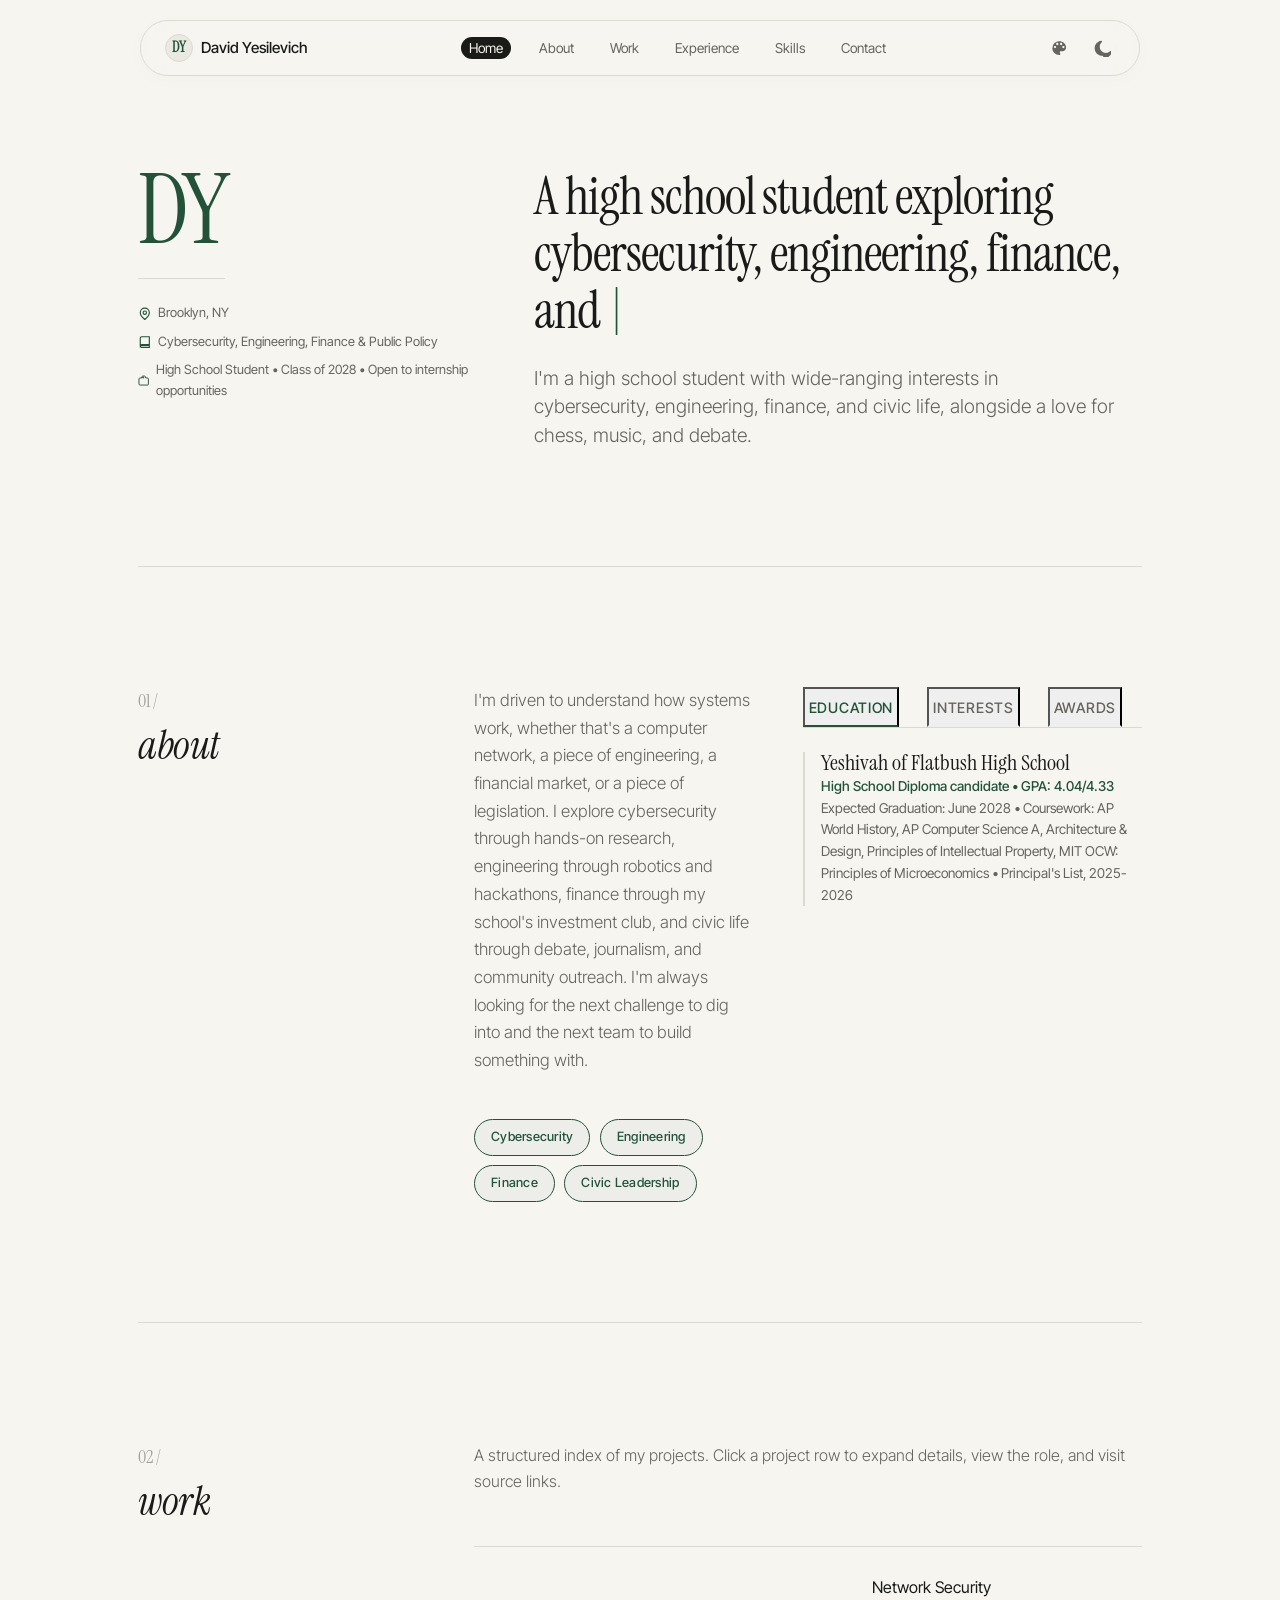
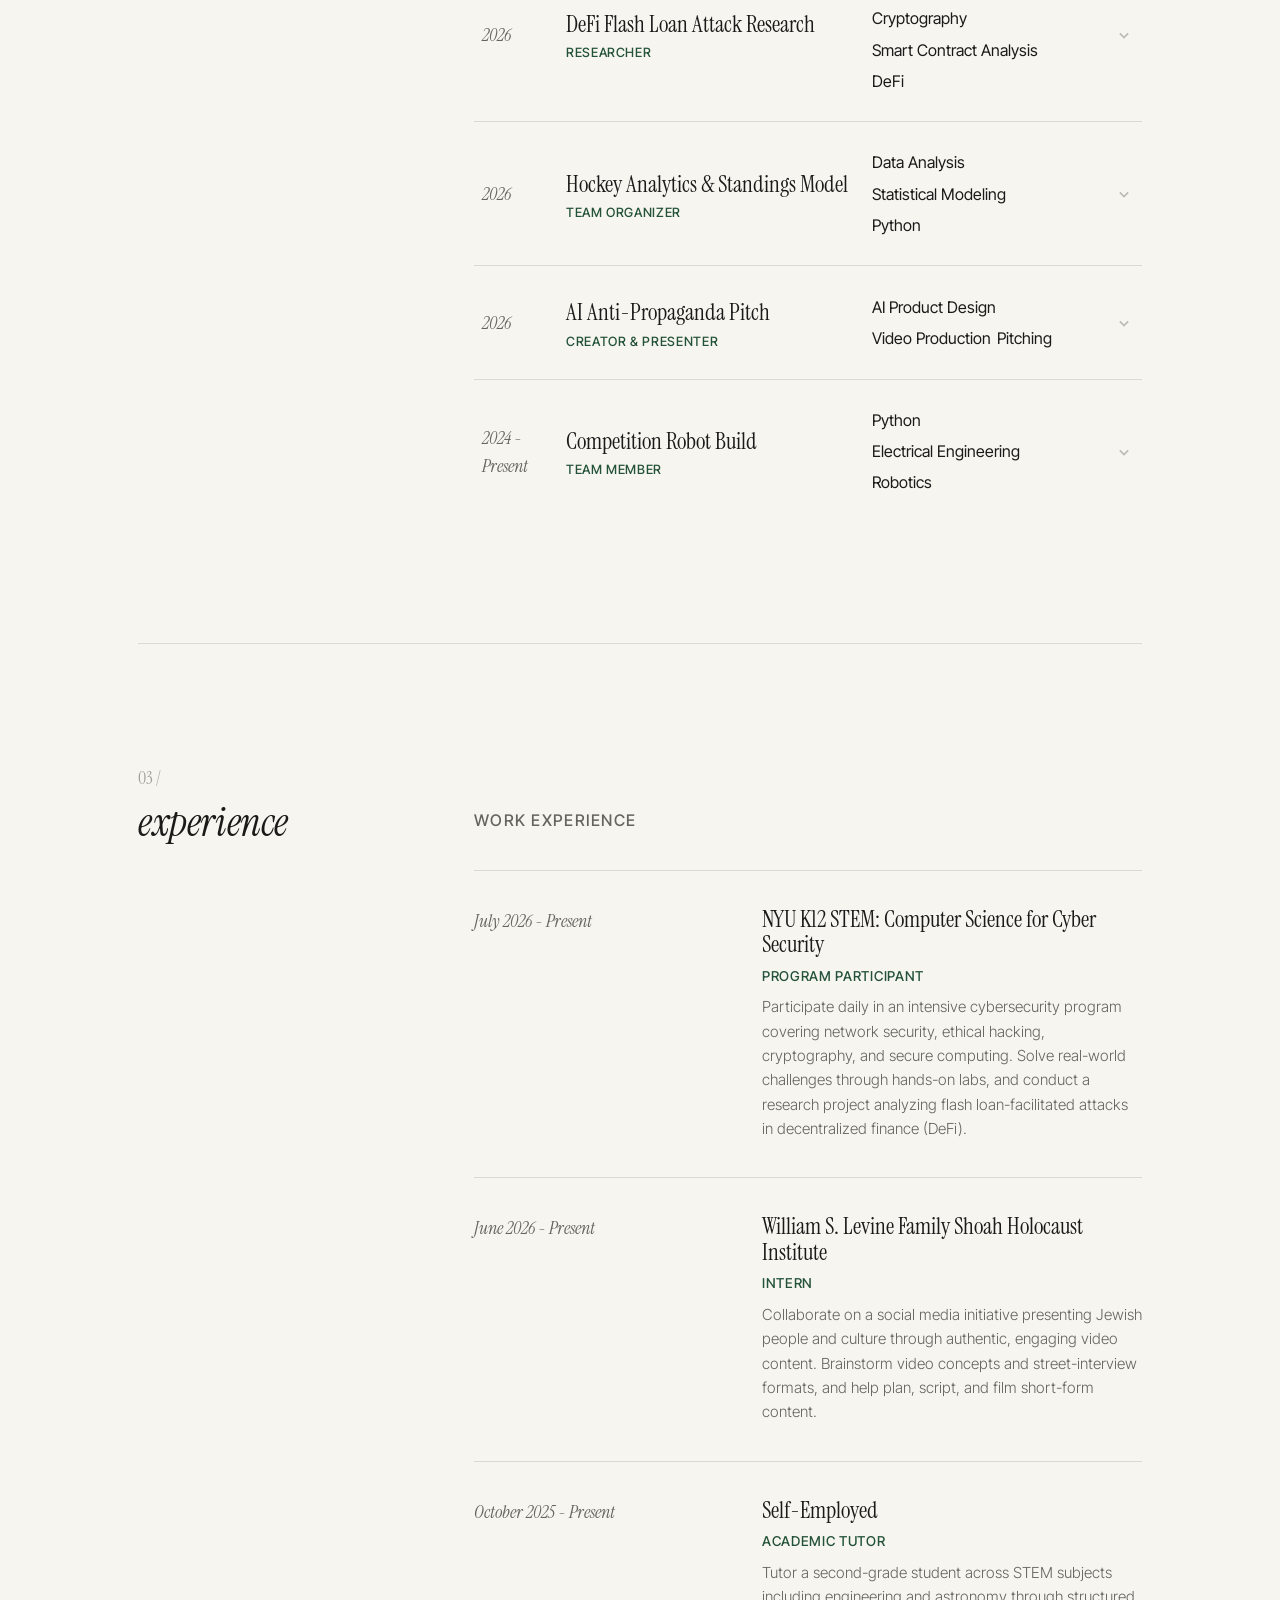
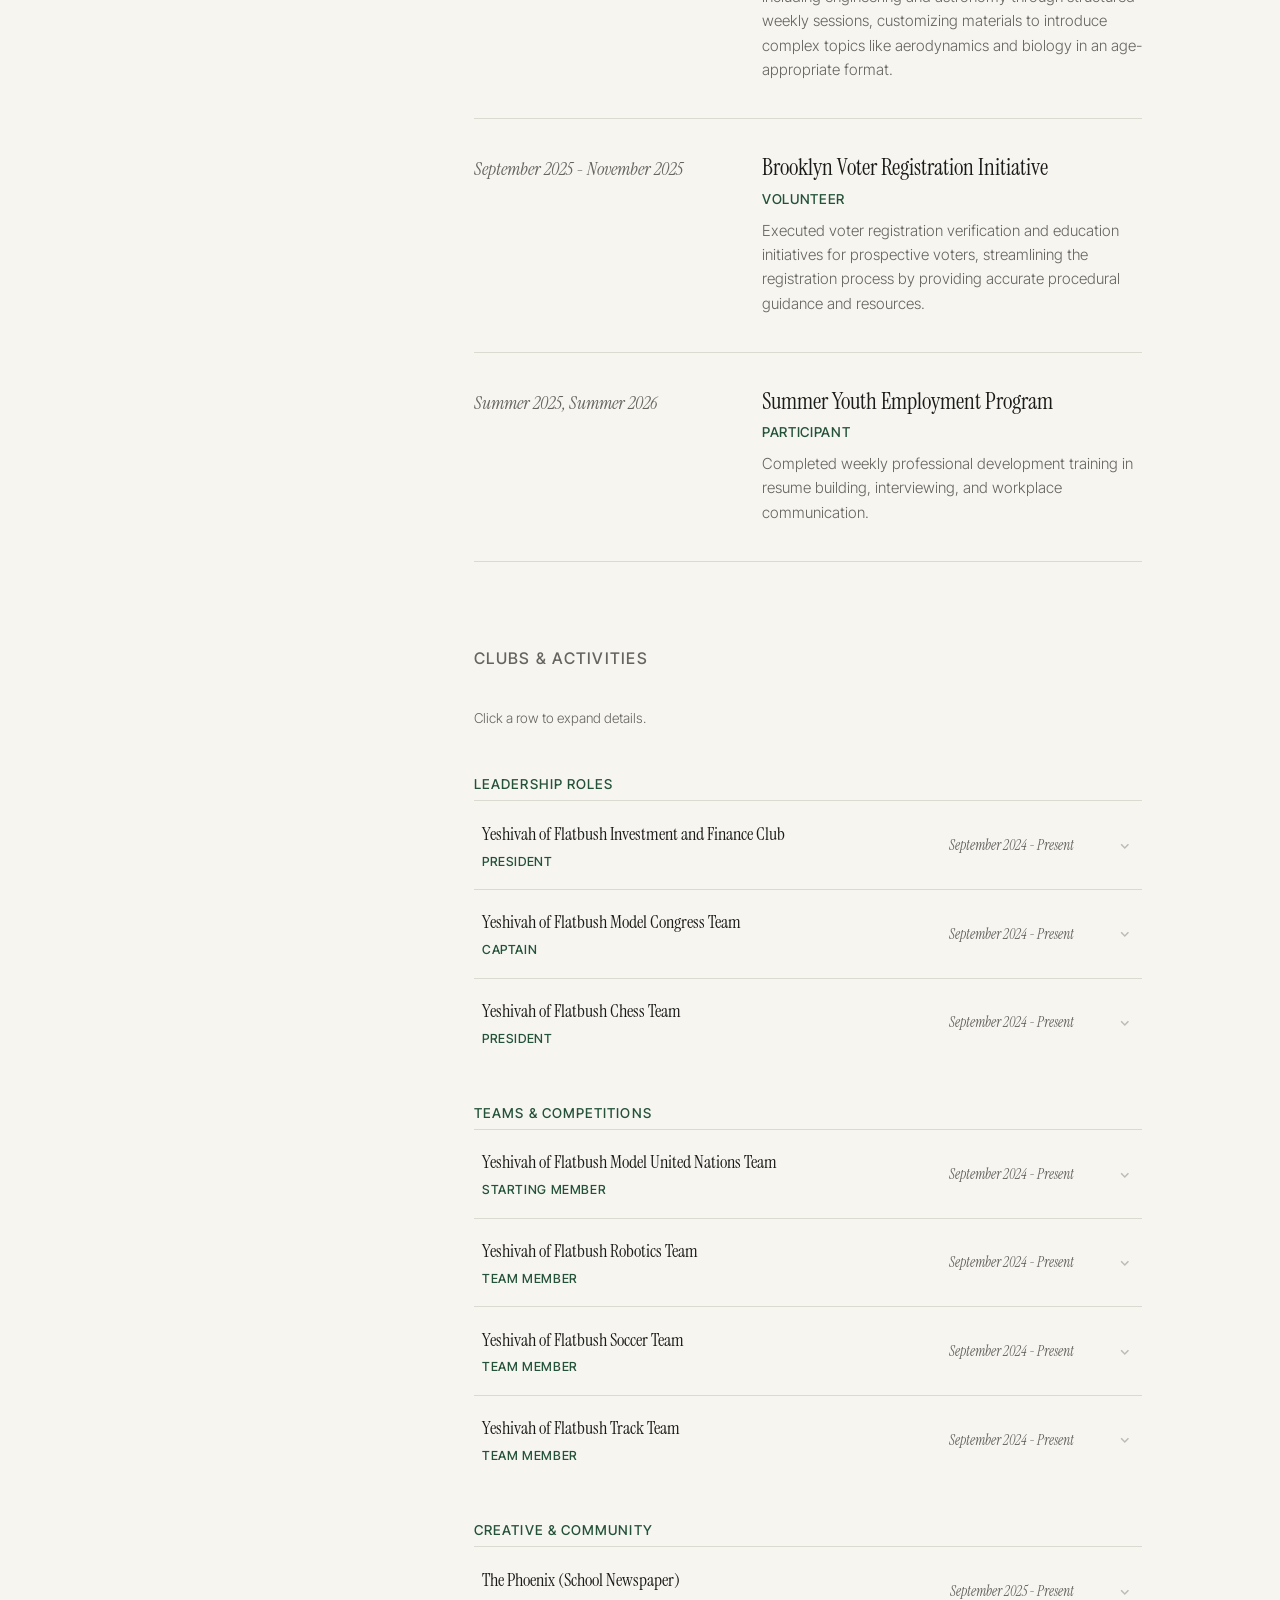
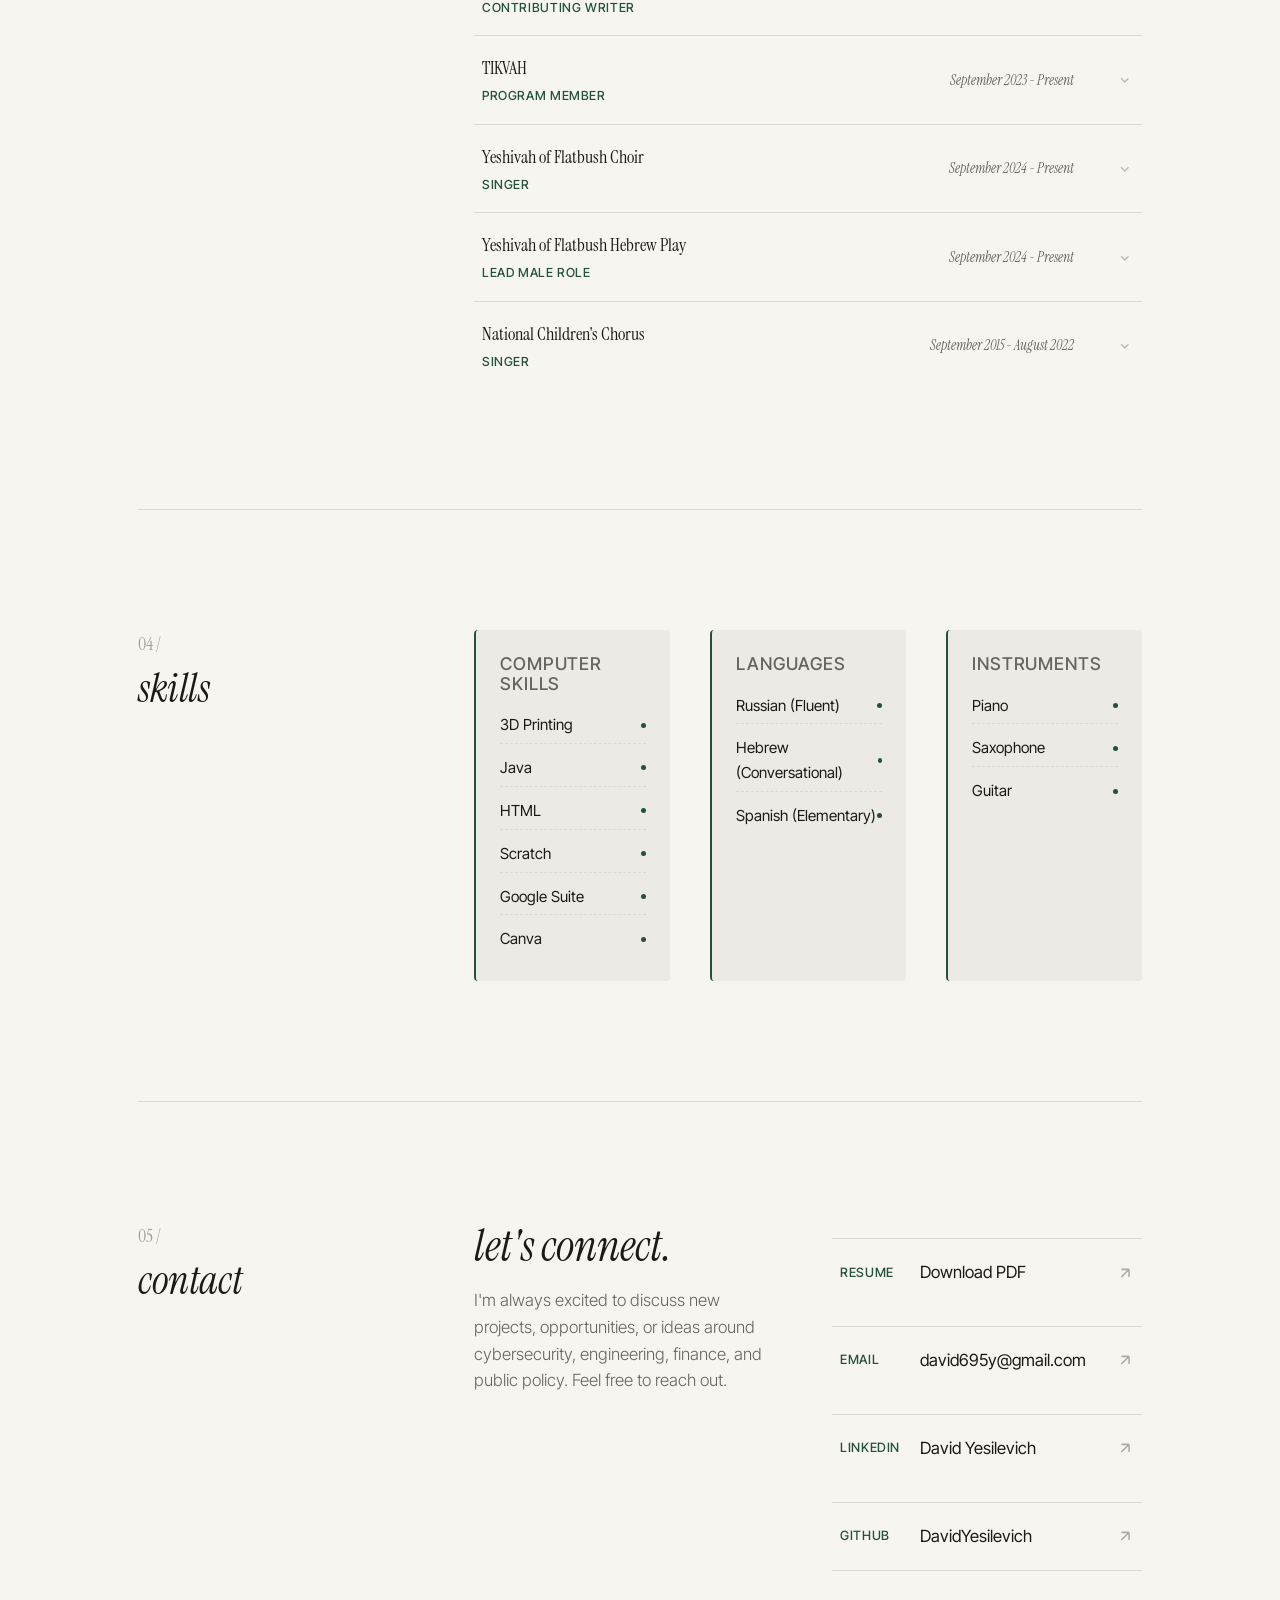
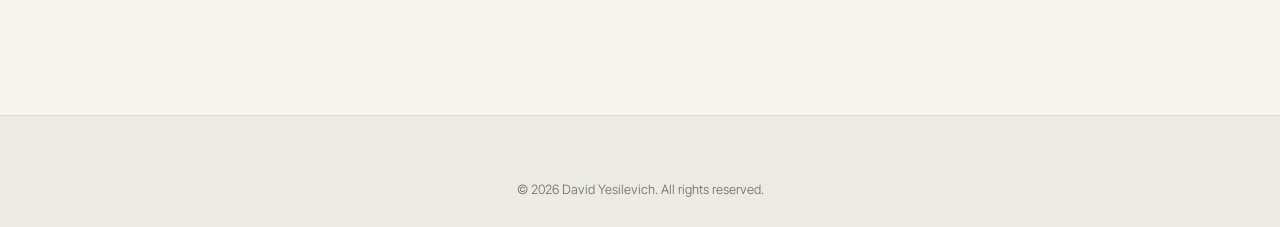
==== commit fa940163: "Add files via upload" ====
--- a/index.html
+++ b/index.html
@@ -122,34 +122,45 @@
         <div class="about-grid">
           <!-- Story Block -->
           <!-- EDIT THIS IN script.js -> portfolioData.about.long -->
-          <div class="about-body" id="about-long">
-            <!-- Populated dynamically -->
+          <div class="about-body-wrap">
+            <div class="about-body" id="about-long">
+              <!-- Populated dynamically -->
+            </div>
+
+            <!-- Focus Chips: interactive tags linking to relevant sections -->
+            <!-- EDIT THIS IN script.js -> portfolioData.focusChips -->
+            <div class="focus-chips" id="focus-chips-container">
+              <!-- Populated dynamically -->
+            </div>
           </div>
           
-          <!-- Details Block (Education & Interests) -->
+          <!-- Details Block: tabbed Education / Interests / Awards -->
           <div class="about-extra">
-            <!-- Education List Container -->
+            <div class="about-tabs" role="tablist" aria-label="About details">
+              <button class="about-tab active" data-tab="education" role="tab" aria-selected="true" aria-controls="education-panel" id="tab-education">Education</button>
+              <button class="about-tab" data-tab="interests" role="tab" aria-selected="false" aria-controls="interests-panel" id="tab-interests">Interests</button>
+              <button class="about-tab" data-tab="awards" role="tab" aria-selected="false" aria-controls="awards-panel" id="tab-awards">Awards</button>
+            </div>
+
+            <!-- Education Panel -->
             <!-- EDIT THIS IN script.js -> portfolioData.education -->
-            <div class="about-education">
-              <h3>Education</h3>
+            <div class="about-tab-panel active" data-panel="education" id="education-panel" role="tabpanel" aria-labelledby="tab-education">
               <div id="education-container">
                 <!-- Populated dynamically -->
               </div>
             </div>
             
-            <!-- Interests List Container -->
+            <!-- Interests Panel -->
             <!-- EDIT THIS IN script.js -> portfolioData.interests -->
-            <div class="about-interests">
-              <h3>Interests</h3>
+            <div class="about-tab-panel" data-panel="interests" id="interests-panel" role="tabpanel" aria-labelledby="tab-interests" hidden>
               <div id="interests-container">
                 <!-- Populated dynamically -->
               </div>
             </div>
 
-            <!-- Awards & Honors List Container -->
+            <!-- Awards Panel -->
             <!-- EDIT THIS IN script.js -> portfolioData.awards -->
-            <div class="about-awards">
-              <h3>Awards &amp; Honors</h3>
+            <div class="about-tab-panel" data-panel="awards" id="awards-panel" role="tabpanel" aria-labelledby="tab-awards" hidden>
               <div id="awards-container">
                 <!-- Populated dynamically -->
               </div>
--- a/style.css
+++ b/style.css
@@ -588,27 +588,83 @@
   gap: 3rem;
 }
 
+.about-body-wrap {
+  display: flex;
+  flex-direction: column;
+  gap: 1.5rem;
+}
+
 .about-body {
   font-size: 1.05rem;
   line-height: 1.65;
 }
 
+.focus-chips {
+  display: flex;
+  flex-wrap: wrap;
+  gap: 0.6rem;
+}
+
+.focus-chip {
+  display: inline-flex;
+  align-items: center;
+  padding: 0.45rem 1rem;
+  font-size: 0.8rem;
+  font-weight: 500;
+  letter-spacing: 0.02em;
+  color: var(--accent-color);
+  border: 1px solid var(--accent-color);
+  border-radius: 999px;
+  background-color: var(--accent-trans);
+  transition: background-color 0.2s, color 0.2s;
+}
+
+.focus-chip:hover {
+  background-color: var(--accent-color);
+  color: var(--bg-color);
+}
+
 .about-extra {
   display: flex;
   flex-direction: column;
-  gap: 2rem;
-}
-
-.about-education h3,
-.about-interests h3,
-.about-awards h3 {
-  font-size: 1.15rem;
+}
+
+.about-tabs {
+  display: flex;
+  gap: 0.5rem;
+  border-bottom: 1px solid var(--border-color);
+  margin-bottom: 1.5rem;
+}
+
+.about-tab {
+  padding: 0.6rem 0.25rem;
+  margin-right: 1.25rem;
+  font-family: var(--font-sans);
+  font-size: 0.9rem;
   font-weight: 500;
   text-transform: uppercase;
   letter-spacing: 0.05em;
   color: var(--text-muted);
-  margin-bottom: 0.85rem;
-  font-family: var(--font-sans);
+  border-bottom: 2px solid transparent;
+  transition: color 0.2s, border-color 0.2s;
+}
+
+.about-tab:hover {
+  color: var(--text-color);
+}
+
+.about-tab.active {
+  color: var(--accent-color);
+  border-bottom-color: var(--accent-color);
+}
+
+.about-tab-panel {
+  animation: fade-in 0.25s ease;
+}
+
+@keyframes fade-in {
+  from { opacity: 0; transform: translateY(4px); }
+  to { opacity: 1; transform: translateY(0); }
 }
 
 .award-row {
@@ -887,6 +943,29 @@
 }
 
 .clubs-accordion {
+  display: flex;
+  flex-direction: column;
+}
+
+.clubs-group {
+  margin-bottom: 2.5rem;
+}
+
+.clubs-group:last-of-type {
+  margin-bottom: 0;
+}
+
+.clubs-subheading {
+  font-family: var(--font-sans);
+  font-size: 0.85rem;
+  font-weight: 500;
+  text-transform: uppercase;
+  letter-spacing: 0.08em;
+  color: var(--accent-color);
+  margin-bottom: 0.5rem;
+}
+
+.clubs-group-rows {
   display: flex;
   flex-direction: column;
 }
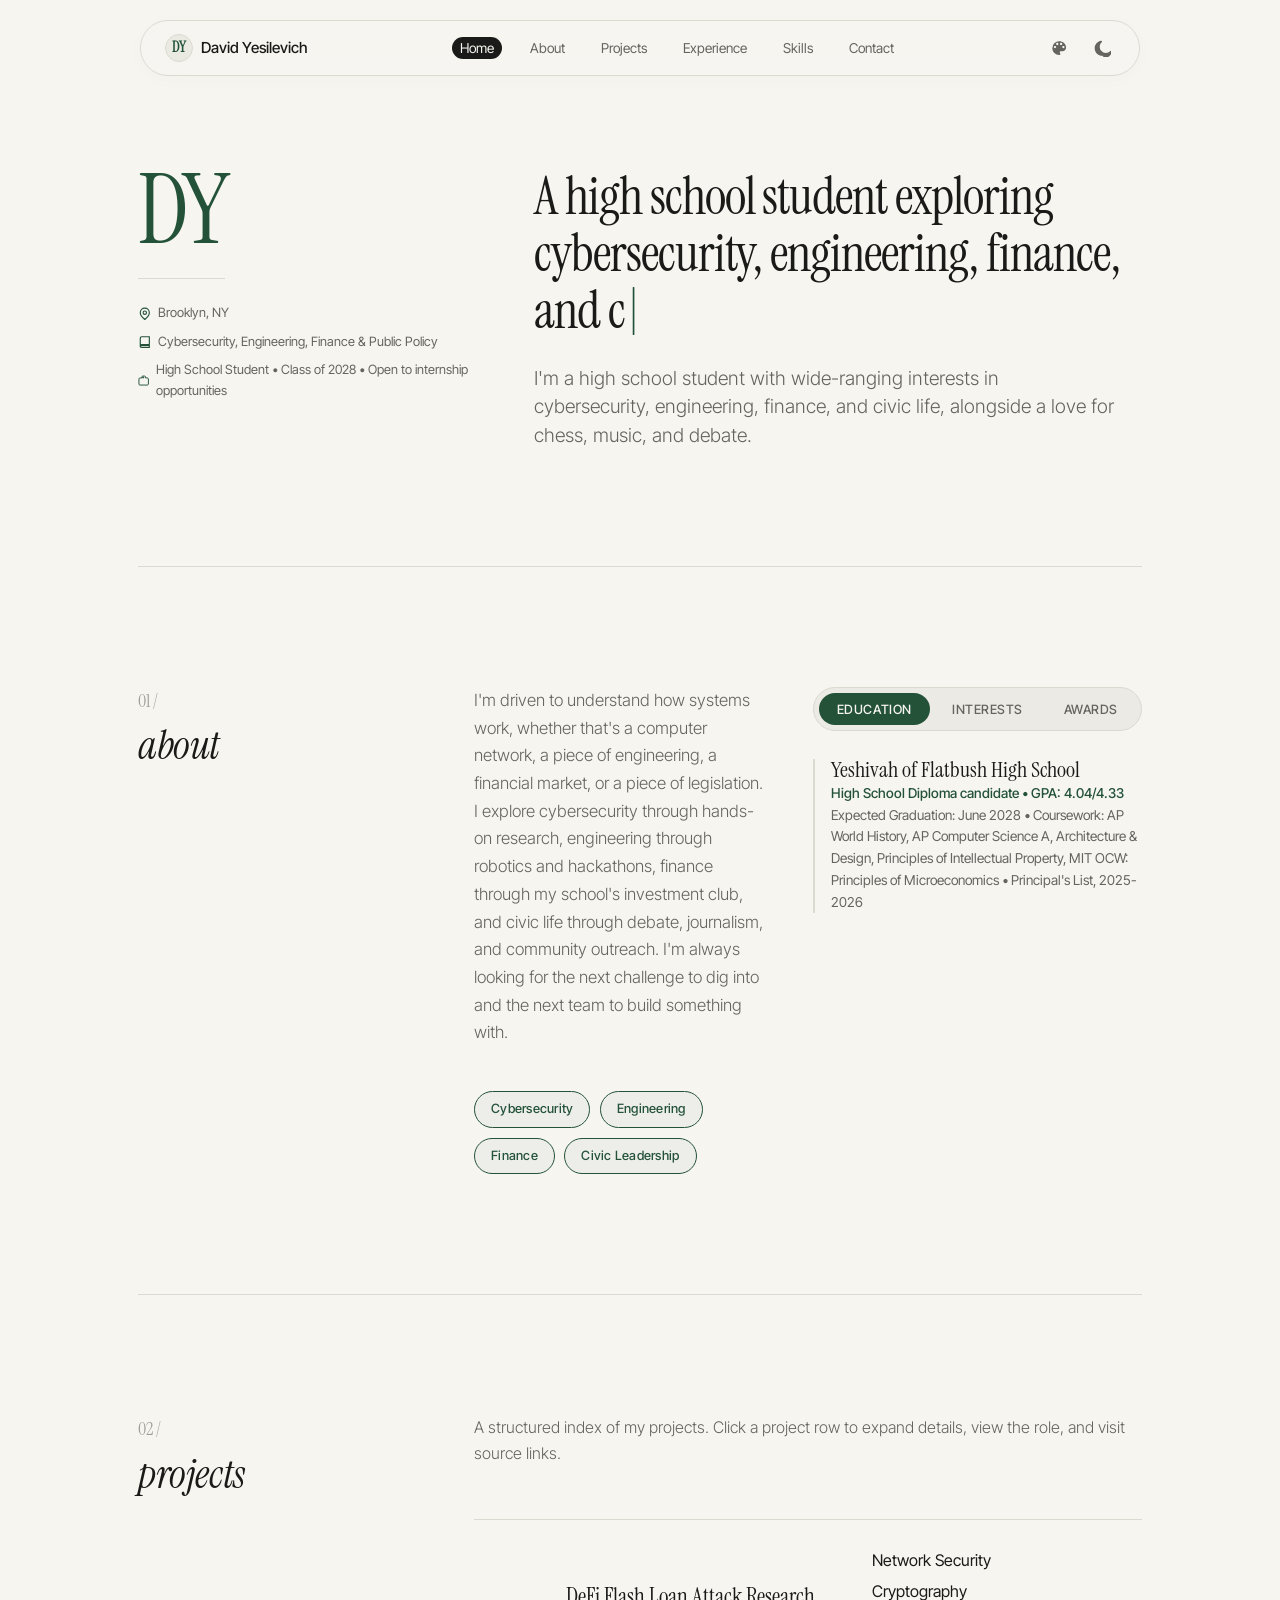
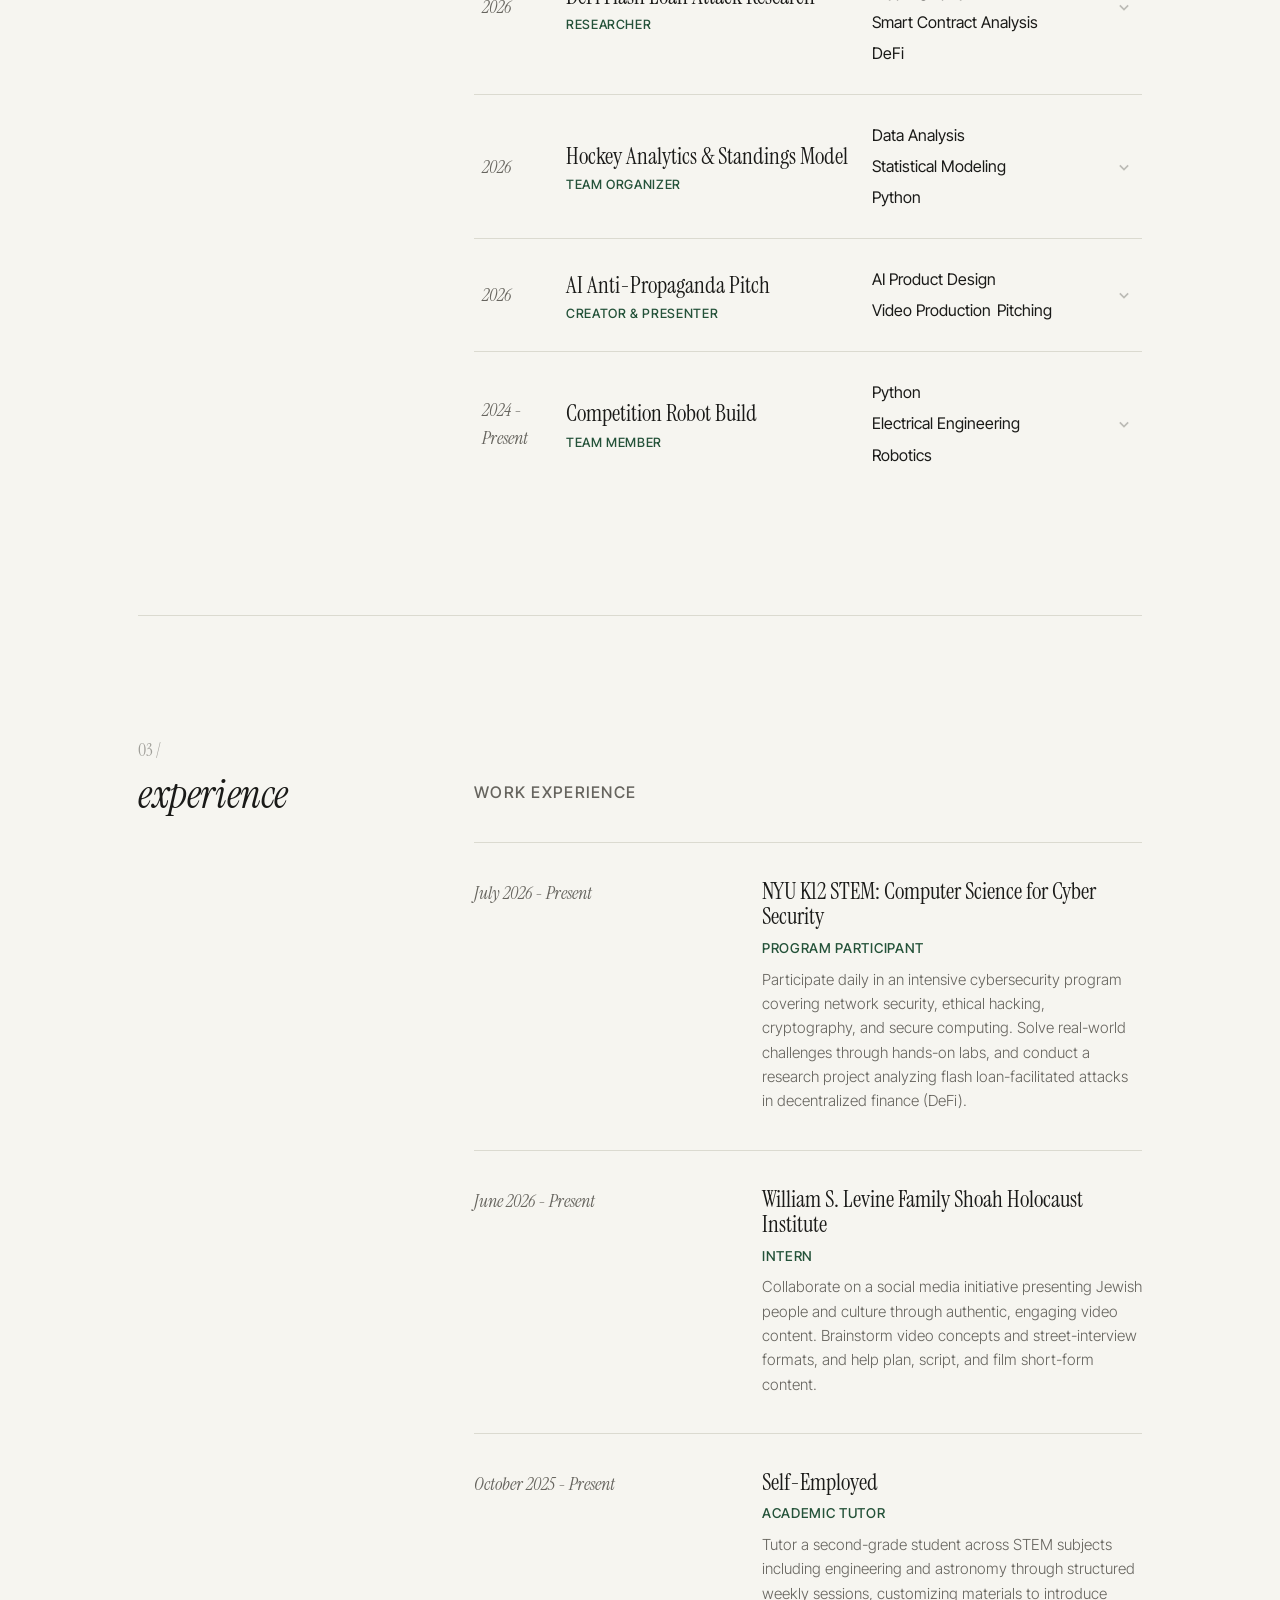
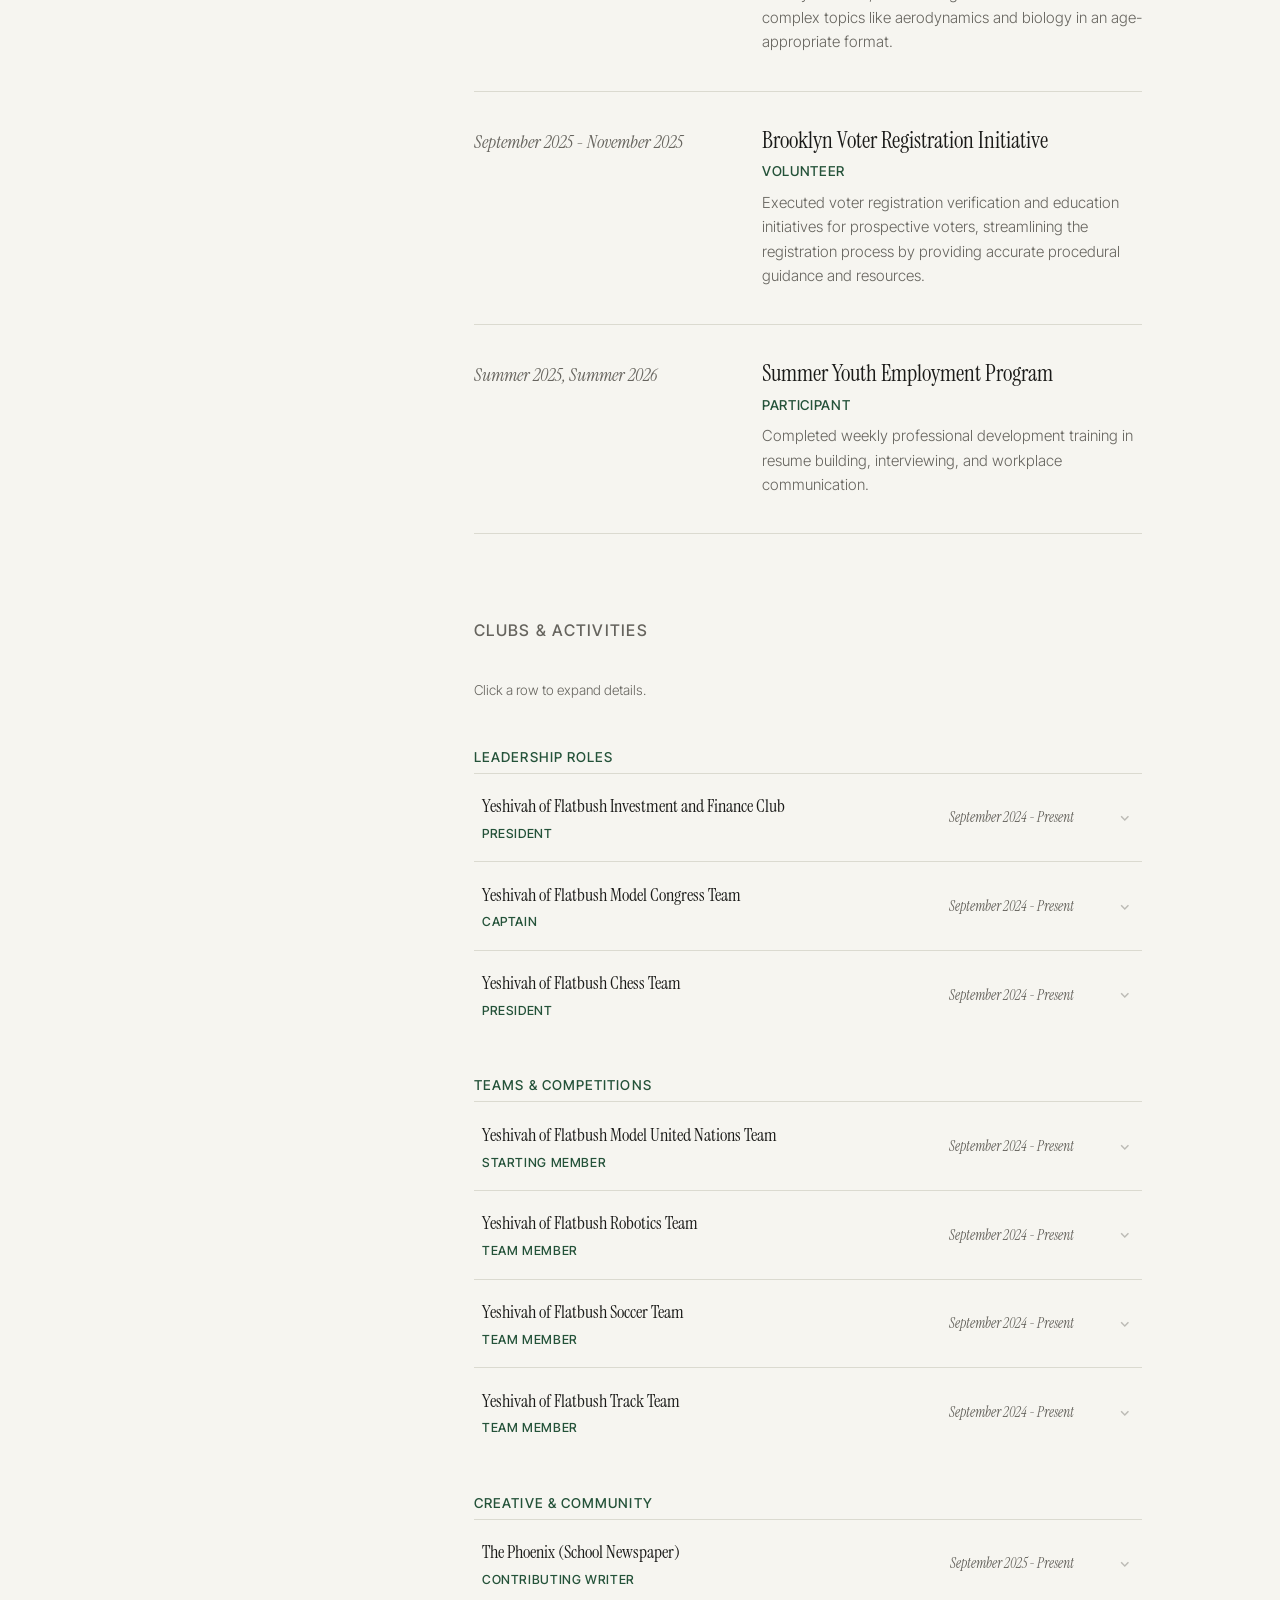
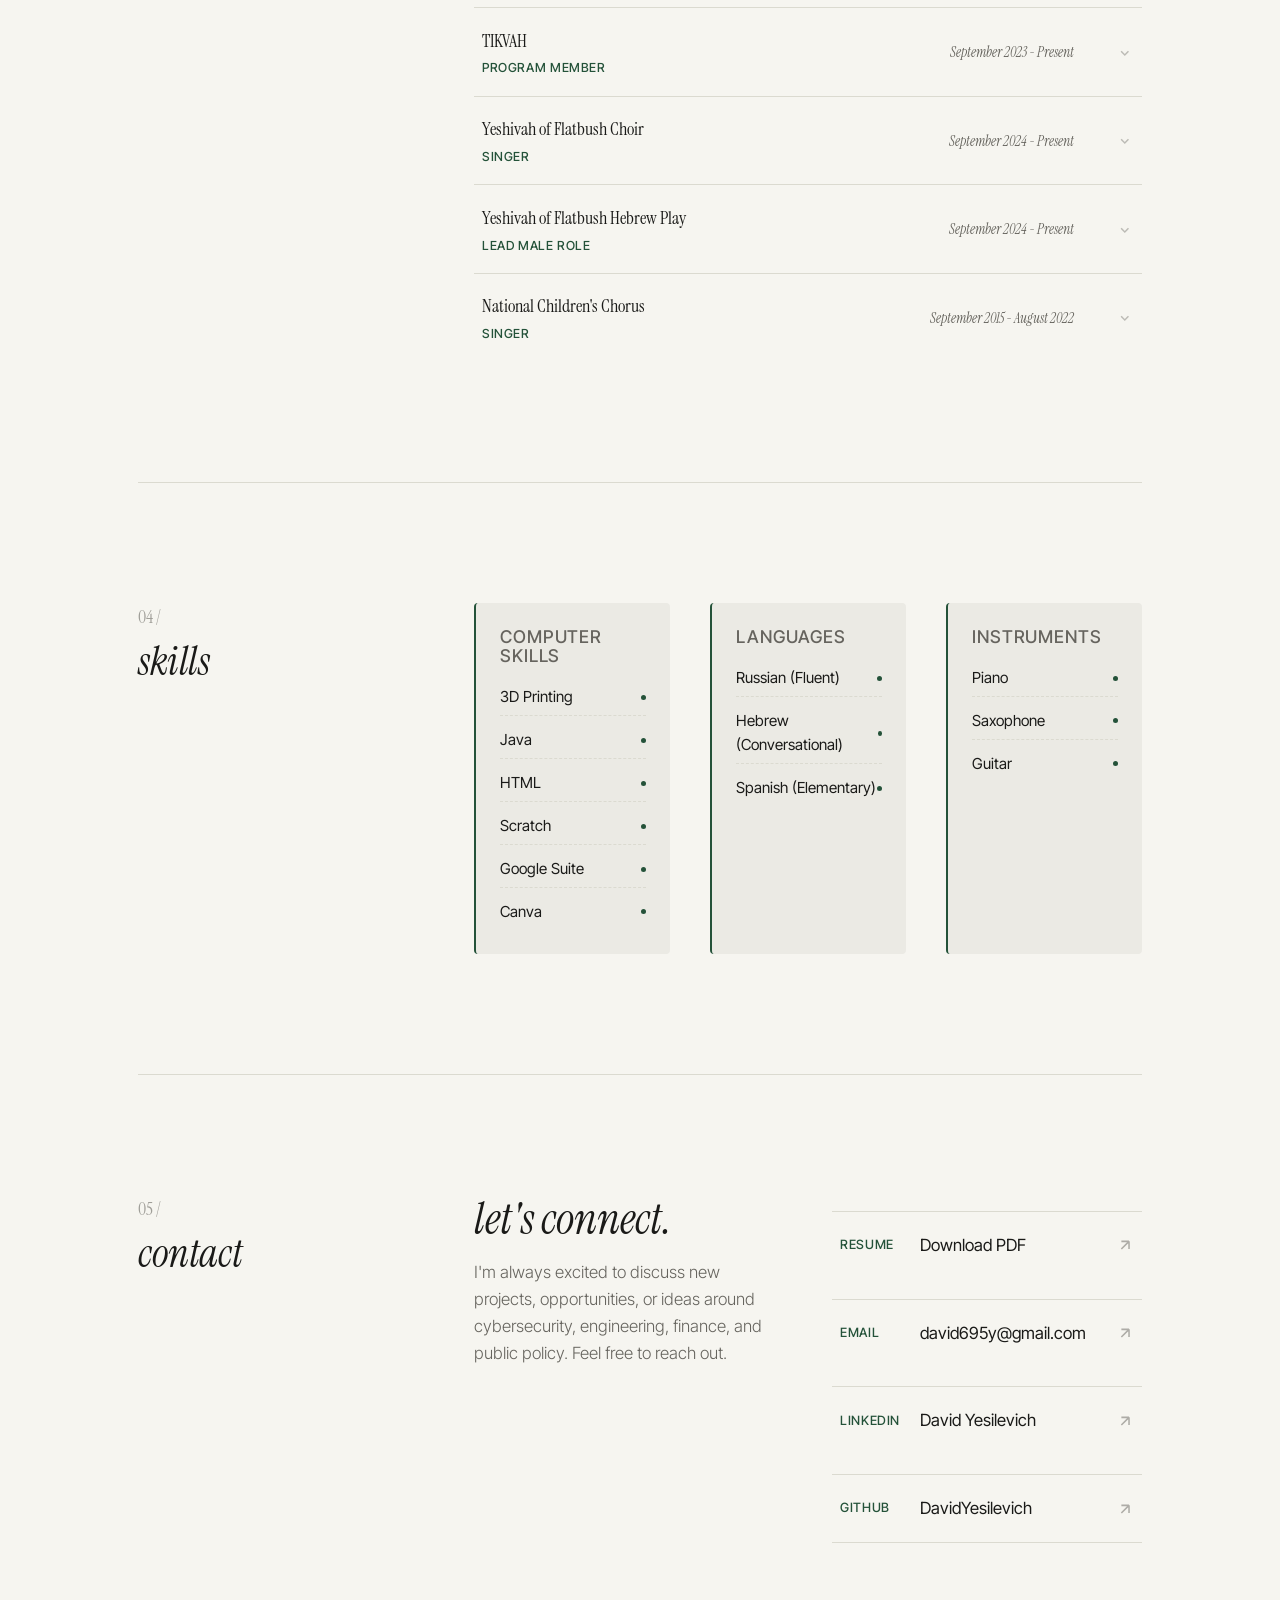
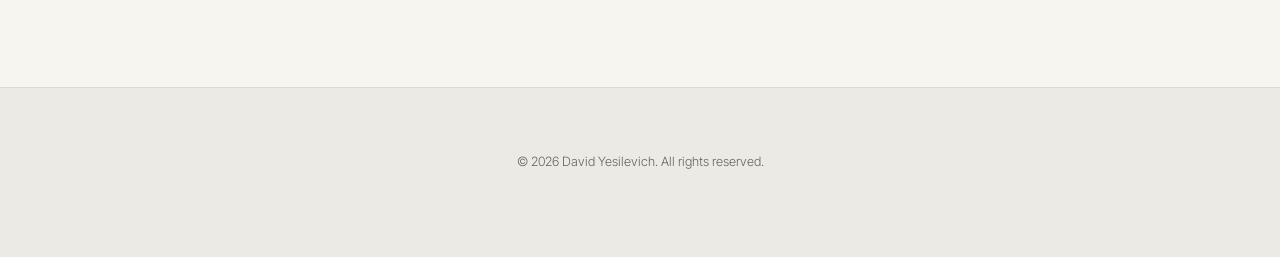
==== commit fc4dea82: "Add files via upload" ====
--- a/index.html
+++ b/index.html
@@ -37,7 +37,7 @@
         <ul class="nav-links">
           <li><a href="#home" class="nav-link">Home</a></li>
           <li><a href="#about" class="nav-link">About</a></li>
-          <li><a href="#work" class="nav-link">Work</a></li>
+          <li><a href="#projects" class="nav-link">Projects</a></li>
           <li><a href="#experience" class="nav-link">Experience</a></li>
           <li><a href="#skills" class="nav-link">Skills</a></li>
           <li><a href="#contact" class="nav-link">Contact</a></li>
@@ -170,11 +170,11 @@
       </div>
     </section>
 
-    <!-- 2. WORK SECTION -->
-    <section id="work" class="editorial-section scroll-section" aria-labelledby="work-title">
+    <!-- 2. PROJECTS SECTION -->
+    <section id="projects" class="editorial-section scroll-section" aria-labelledby="projects-title">
       <div class="section-aside">
         <span class="section-num">02 /</span>
-        <h2 id="work-title">work</h2>
+        <h2 id="projects-title">projects</h2>
       </div>
       <div class="section-content">
         <p>A structured index of my projects. Click a project row to expand details, view the role, and visit source links.</p>
--- a/style.css
+++ b/style.css
@@ -630,23 +630,28 @@
 }
 
 .about-tabs {
-  display: flex;
-  gap: 0.5rem;
-  border-bottom: 1px solid var(--border-color);
-  margin-bottom: 1.5rem;
+  display: inline-flex;
+  gap: 0.25rem;
+  padding: 0.3rem;
+  border-radius: 999px;
+  background-color: var(--bg-surface);
+  border: 1px solid var(--border-color);
+  margin-bottom: 1.75rem;
 }
 
 .about-tab {
-  padding: 0.6rem 0.25rem;
-  margin-right: 1.25rem;
+  padding: 0.55rem 1.15rem;
+  border-radius: 999px;
   font-family: var(--font-sans);
-  font-size: 0.9rem;
+  font-size: 0.8rem;
   font-weight: 500;
   text-transform: uppercase;
-  letter-spacing: 0.05em;
-  color: var(--text-muted);
-  border-bottom: 2px solid transparent;
-  transition: color 0.2s, border-color 0.2s;
+  letter-spacing: 0.04em;
+  color: var(--text-muted);
+  background-color: transparent;
+  border: none;
+  cursor: pointer;
+  transition: background-color 0.2s, color 0.2s;
 }
 
 .about-tab:hover {
@@ -654,8 +659,12 @@
 }
 
 .about-tab.active {
-  color: var(--accent-color);
-  border-bottom-color: var(--accent-color);
+  color: var(--bg-color);
+  background-color: var(--accent-color);
+}
+
+.about-tab.active:hover {
+  color: var(--bg-color);
 }
 
 .about-tab-panel {
@@ -741,7 +750,7 @@
   color: var(--text-muted);
 }
 
-/* --- Work / Projects Section (`#work`) --- */
+/* --- Projects Section (`#projects`) --- */
 .projects-table {
   display: flex;
   flex-direction: column;
